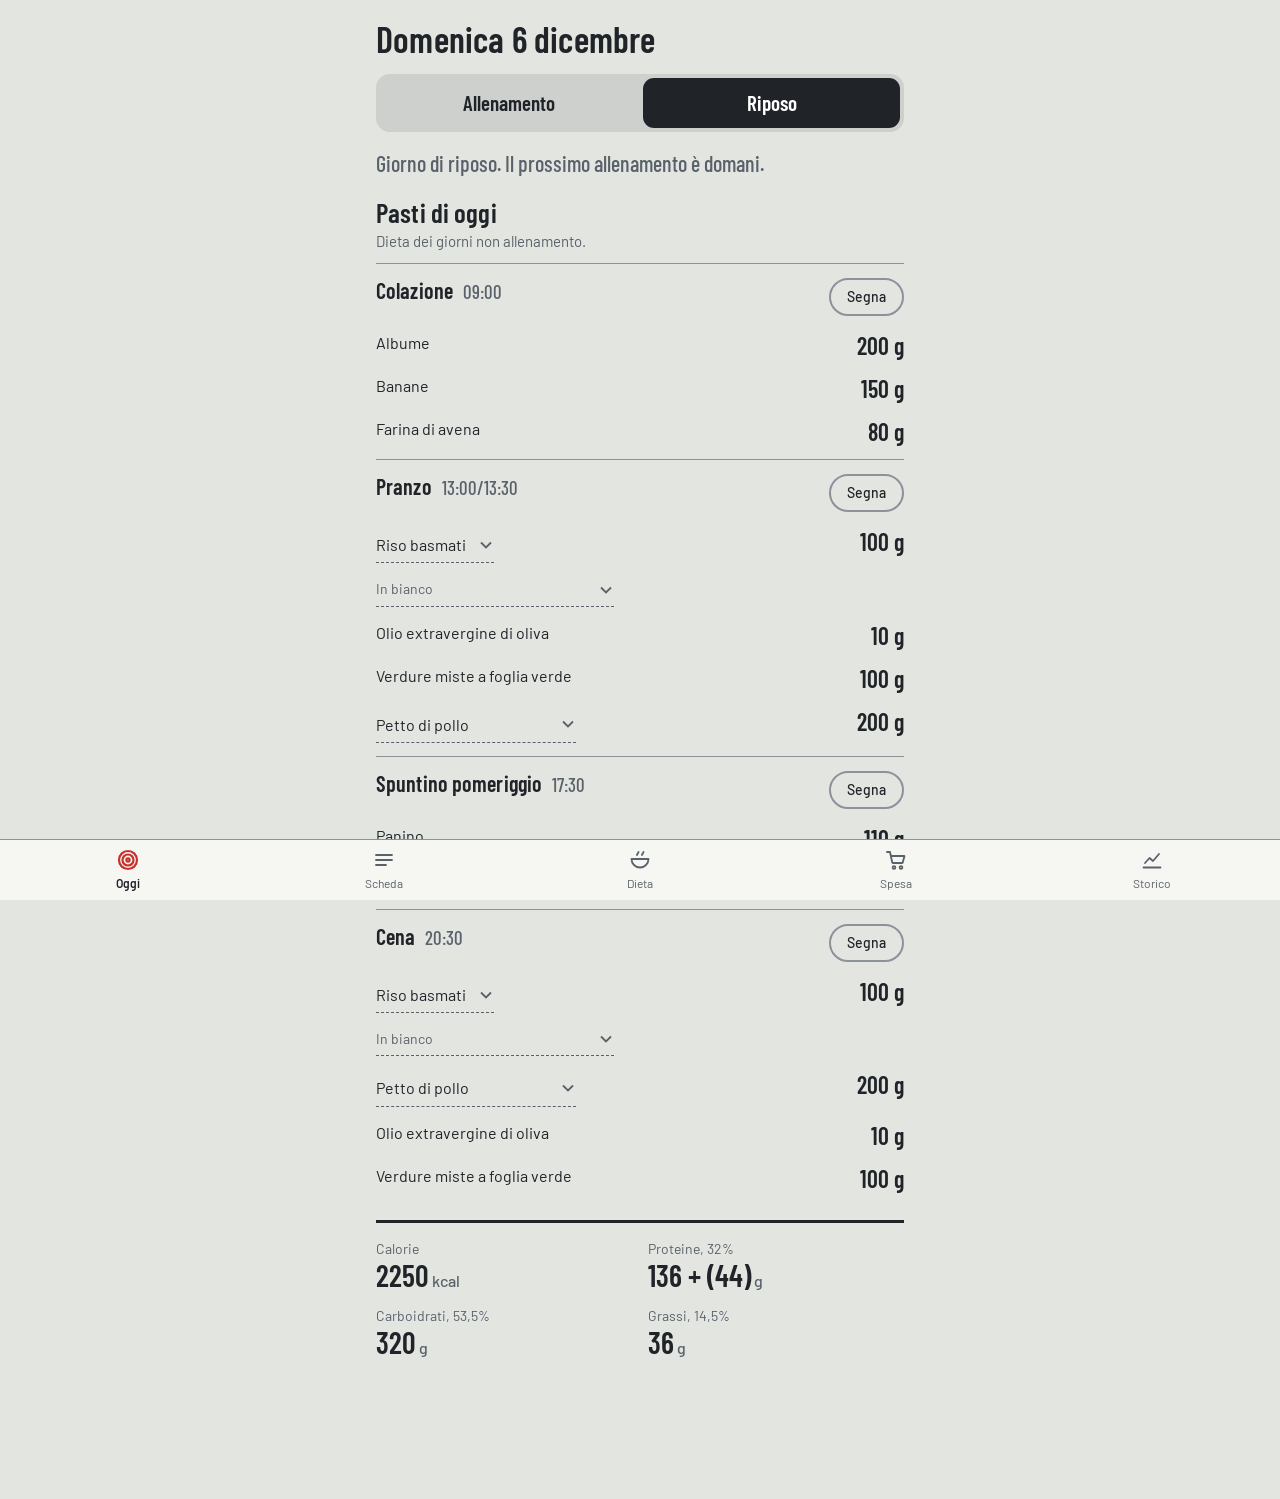
==== index.html @ 1b8f2535 "Initial commit" ====
<!doctype html>
<html lang="it">
<head>
<meta charset="utf-8">
<meta name="viewport" content="width=device-width, initial-scale=1, viewport-fit=cover">
<title>Palestra</title>
<meta name="theme-color" content="#E3E5E1">
<meta name="description" content="Scheda di allenamento, dieta e lista della spesa">
<link rel="manifest" href="manifest.webmanifest">
<link rel="icon" href="icons/icon.svg" type="image/svg+xml">
<link rel="apple-touch-icon" href="icons/apple-touch-icon.png">
<meta name="apple-mobile-web-app-capable" content="yes">
<meta name="mobile-web-app-capable" content="yes">
<meta name="apple-mobile-web-app-title" content="Palestra">
<meta name="apple-mobile-web-app-status-bar-style" content="default">
<link rel="preconnect" href="https://fonts.googleapis.com">
<link rel="preconnect" href="https://fonts.gstatic.com" crossorigin>
<link href="https://fonts.googleapis.com/css2?family=Barlow:wght@400;500;600&family=Barlow+Condensed:wght@500;600;700&display=swap" rel="stylesheet">
<link rel="stylesheet" href="style.css">
</head>
<body>
<main id="app"></main>

<div id="timer" hidden>
  <span class="t-num">0:00</span>
  <span class="t-lab">Recupero</span>
  <button class="tb" data-act="tadd">+15 s</button>
  <button class="tb" data-act="tstop">Salta</button>
  <i class="bar"></i>
</div>
<div id="toast" role="status" aria-live="polite"></div>

<nav class="tabbar" aria-label="Sezioni">
  <button data-act="tab" data-tab="oggi" aria-current="page">
    <svg viewBox="0 0 24 24" aria-hidden="true"><circle cx="12" cy="12" r="9"/><circle cx="12" cy="12" r="5.5"/><circle cx="12" cy="12" r="1.6"/></svg>Oggi
  </button>
  <button data-act="tab" data-tab="scheda" aria-current="false">
    <svg viewBox="0 0 24 24" aria-hidden="true"><path d="M4 7h16M4 12h16M4 17h10"/></svg>Scheda
  </button>
  <button data-act="tab" data-tab="dieta" aria-current="false">
    <svg viewBox="0 0 24 24" aria-hidden="true"><path d="M3.5 11h17a8.5 8.5 0 0 1-17 0z"/><path d="M9 7c0-1.5 1.5-1.5 1.5-3M14 7c0-1.5 1.5-1.5 1.5-3"/></svg>Dieta
  </button>
  <button data-act="tab" data-tab="spesa" aria-current="false">
    <svg viewBox="0 0 24 24" aria-hidden="true"><path d="M3 4h3l2.2 10.2a1 1 0 0 0 1 .8h8.6a1 1 0 0 0 1-.8L20.5 8H7"/><circle cx="10" cy="19.5" r="1.4"/><circle cx="17" cy="19.5" r="1.4"/></svg>Spesa
  </button>
  <button data-act="tab" data-tab="storico" aria-current="false">
    <svg viewBox="0 0 24 24" aria-hidden="true"><path d="M3.5 19.5h17M5 15l4.5-5 3.5 3L19 6"/></svg>Storico
  </button>
</nav>

<script src="data.js"></script>
<script src="app.js"></script>
</body>
</html>
---- style.css ----
/* Palette: cemento, gesso, inchiostro e i colori dei dischi da bilanciere.
   Ogni giorno di scheda ha il colore di un disco (rosso, blu, oro). */
:root {
  --concrete: #E3E5E1;
  --chalk: #F6F6F3;
  --ink: #202429;
  --steel: #59616A;
  --edge: #8B929A;
  --line: #CDD0CC;
  --red: #C8312B;
  --blue: #1F5CAB;
  --gold: #B58000;
  --green: #1D8348;
  --f-head: "Barlow Condensed", "Avenir Next Condensed", "Arial Narrow", sans-serif;
  --f-body: "Barlow", system-ui, -apple-system, "Segoe UI", sans-serif;
}
.d-red { --day: var(--red); --on: #fff; }
.d-blue { --day: var(--blue); --on: #fff; }
.d-gold { --day: var(--gold); --on: var(--ink); }

* { box-sizing: border-box; }
html { -webkit-text-size-adjust: 100%; }
body {
  margin: 0; background: var(--concrete); color: var(--ink);
  font: 400 16px/1.45 var(--f-body);
  -webkit-tap-highlight-color: transparent;
}
#app { max-width: 560px; margin: 0 auto; padding: max(14px, env(safe-area-inset-top)) 16px 130px; }

h1, h2, h3 { font-family: var(--f-head); font-weight: 600; margin: 0; letter-spacing: .005em; }
h1 { font-size: 36px; line-height: 1.05; }
h2 { font-size: 27px; line-height: 1.1; }
h3 { font-size: 22px; line-height: 1.15; }
p { margin: 0; }
button, select, input, textarea { font: inherit; color: inherit; }
button { cursor: pointer; }
:focus-visible { outline: 3px solid var(--blue); outline-offset: 2px; }

.top { margin: 6px 0 16px; }
.top h1::first-letter { text-transform: uppercase; }
.sub { color: var(--steel); font-size: 15px; margin-top: 4px; }
.sub.tight { margin: 4px 0 10px; }
.empty { color: var(--steel); margin: 8px 0 4px; }

/* scelta allenamento / riposo */
.seg { display: grid; grid-template-columns: 1fr 1fr; gap: 6px; padding: 4px; background: var(--line); border-radius: 14px; margin-bottom: 18px; }
.seg button { min-height: 50px; border: 0; border-radius: 11px; background: transparent; font: 600 21px var(--f-head); }
.seg button.on { background: var(--ink); color: #fff; }
.seg button.on[data-v="train"] { background: var(--green); }

/* giorni della scheda */
.chips { display: flex; flex-wrap: wrap; gap: 8px; margin-bottom: 12px; }
.chip { min-height: 46px; padding: 0 18px; border-radius: 23px; border: 2px solid var(--day); background: transparent; font: 600 20px var(--f-head); }
.chip.on { background: var(--day); color: var(--on); }
.wk-head { display: flex; justify-content: space-between; align-items: baseline; margin: 6px 0 10px; }
.prog { font: 600 20px var(--f-head); color: var(--steel); }
.rest-note { font: 500 22px var(--f-head); color: var(--steel); margin: 6px 0 22px; }

/* esercizio */
.ex { background: var(--chalk); border-left: 6px solid var(--day); border-radius: 6px 16px 16px 6px; padding: 14px 14px 8px; margin: 0 0 14px; }
.ex-head { display: flex; justify-content: space-between; align-items: baseline; gap: 12px; }
.tgt { font: 500 19px var(--f-head); color: var(--steel); text-align: right; flex: 0 0 auto; }
.last { margin-top: 2px; font-size: 14px; color: var(--steel); }
.sets { margin-top: 8px; }
.set { display: grid; grid-template-columns: 22px 1fr 1fr 52px; gap: 10px; align-items: center; padding: 7px 0; border-top: 1px solid var(--line); }
.n { font: 600 21px var(--f-head); color: var(--steel); text-align: center; }
.fld { display: flex; align-items: baseline; gap: 5px; min-width: 0; }
.fld input { width: 100%; min-width: 0; height: 50px; border: 2px solid var(--edge); border-radius: 10px; background: #fff; text-align: center; font: 600 28px var(--f-head); }
.fld span { font-size: 13px; color: var(--steel); }
.ex-actions { display: flex; justify-content: space-between; padding: 4px 0 2px; border-top: 1px solid var(--line); }
.lnk { min-height: 44px; padding: 0 4px; border: 0; background: transparent; color: var(--blue); font-size: 15px; font-weight: 500; text-decoration: underline; text-underline-offset: 3px; }
.lnk.danger, .btn.danger { color: var(--red); }

/* il disco: pulsante di serie completata */
.plate { position: relative; width: 50px; height: 50px; padding: 0; border-radius: 50%; border: 4px solid var(--day); background: var(--chalk); }
.plate::before { content: ""; position: absolute; inset: 5px; border-radius: 50%; border: 2px solid var(--day); opacity: .5; }
.plate::after { content: ""; position: absolute; left: 50%; top: 50%; width: 10px; height: 10px; margin: -5px 0 0 -5px; border-radius: 50%; background: var(--concrete); border: 2px solid var(--day); }
.plate.done { background: var(--day); animation: press .22s ease-out; }
.plate.done::before { border-color: var(--on); opacity: .55; }
.plate.done::after { background: var(--chalk); border-color: var(--on); }
@keyframes press { 50% { transform: scale(.9); } }

.notes { display: block; margin: 6px 0 24px; }
.notes span { display: block; font-size: 14px; color: var(--steel); margin-bottom: 4px; }
textarea { width: 100%; border: 2px solid var(--edge); border-radius: 10px; background: #fff; padding: 10px 12px; resize: vertical; }

/* pasti */
.meals { margin-top: 8px; }
.meal { padding: 14px 0 6px; border-top: 1px solid var(--edge); }
.meal-head { display: flex; align-items: baseline; gap: 10px; }
.time { font: 500 19px var(--f-head); color: var(--steel); margin-right: auto; }
.tick { min-height: 38px; padding: 0 16px; border-radius: 19px; border: 2px solid var(--edge); background: transparent; font-size: 14px; font-weight: 500; align-self: center; }
.tick[aria-pressed="true"] { background: var(--green); border-color: var(--green); color: #fff; }
.items { list-style: none; margin: 8px 0 0; padding: 0; }
.items li { display: flex; justify-content: space-between; align-items: flex-start; gap: 12px; padding: 7px 0; }
.food { display: flex; flex-direction: column; align-items: flex-start; gap: 6px; min-width: 0; }
.g { font: 600 24px var(--f-head); white-space: nowrap; }
.meal.done .items { opacity: .55; }
select {
  -webkit-appearance: none; appearance: none; max-width: 100%;
  background: transparent url("data:image/svg+xml,%3Csvg xmlns='http://www.w3.org/2000/svg' width='12' height='8' viewBox='0 0 12 8'%3E%3Cpath d='M1 1.5l5 5 5-5' fill='none' stroke='%2359616A' stroke-width='1.8'/%3E%3C/svg%3E") no-repeat right 2px center;
  padding: 6px 20px 6px 0; border: 0; border-bottom: 1px dashed var(--steel); border-radius: 0; font-size: 16px;
}
select.sub { font-size: 14px; color: var(--steel); }
.macros { display: grid; grid-template-columns: 1fr 1fr; gap: 14px 16px; margin: 14px 0 6px; padding: 16px 0 4px; border-top: 3px solid var(--ink); }
.macros dt { font-size: 14px; color: var(--steel); }
.macros dd { margin: 0; font: 600 30px var(--f-head); line-height: 1.1; }
.macros small { font: 500 16px var(--f-body); color: var(--steel); }

/* modifica scheda */
.edit { margin-bottom: 26px; }
.edit h2 { display: flex; align-items: center; gap: 10px; margin-bottom: 8px; }
.dot { width: 18px; height: 18px; border-radius: 50%; background: var(--day); }
.erow { display: grid; gap: 8px; padding: 12px 0; border-top: 1px solid var(--line); }
.erow input { width: 100%; min-width: 0; height: 46px; border: 2px solid var(--edge); border-radius: 10px; background: var(--chalk); padding: 0 10px; }
.erow .nums { display: grid; grid-template-columns: repeat(3, 1fr); gap: 8px; }
.erow label span { display: block; font-size: 13px; color: var(--steel); }
.erow .nums input { text-align: center; font: 600 22px var(--f-head); }
.erow .lnk { justify-self: end; }
.btn { min-height: 48px; padding: 0 18px; border-radius: 12px; border: 2px solid var(--ink); background: transparent; font-weight: 600; display: inline-flex; align-items: center; justify-content: center; text-align: center; }
.btn.solid { background: var(--ink); color: #fff; }
.btn.danger { border-color: var(--red); }
.btns { display: flex; flex-wrap: wrap; gap: 10px; margin: 18px 0 10px; }

/* spesa */
.week { display: grid; grid-template-columns: repeat(7, 1fr); gap: 6px; margin-top: 4px; }
.wd { min-height: 66px; border: 2px solid var(--edge); border-radius: 12px; background: var(--chalk); display: flex; flex-direction: column; align-items: center; justify-content: center; gap: 0; padding: 0; }
.wd .dn { font-size: 13px; color: var(--steel); }
.wd .st { font: 700 28px var(--f-head); line-height: 1.1; }
.wd.t-train { background: var(--green); border-color: var(--green); color: #fff; }
.wd.t-train .dn { color: #fff; }
.wd.t-off { background: transparent; border-style: dashed; color: var(--steel); }
.legend { font-size: 14px; color: var(--steel); margin: 8px 0 20px; }
.shop { margin-bottom: 18px; }
.shop h2 { padding-bottom: 4px; border-bottom: 3px solid var(--ink); }
.list { list-style: none; margin: 0; padding: 0; }
.list li { display: grid; grid-template-columns: auto 1fr auto auto; align-items: center; gap: 12px; padding: 4px 0; border-bottom: 1px solid var(--line); }
.list li:has(.box) { grid-template-columns: 34px 1fr auto auto; }
.list li:not(:has(.box)) { grid-template-columns: 1fr auto auto; }
.box { width: 30px; height: 30px; border: 2px solid var(--edge); border-radius: 8px; background: #fff; padding: 0; position: relative; }
.box[aria-pressed="true"] { background: var(--green); border-color: var(--green); }
.box[aria-pressed="true"]::after { content: ""; position: absolute; left: 8px; top: 3px; width: 8px; height: 14px; border: solid #fff; border-width: 0 3px 3px 0; transform: rotate(45deg); }
.nm { min-width: 0; }
.q { font: 600 21px var(--f-head); white-space: nowrap; }
.got .nm, .got .q { text-decoration: line-through; color: var(--steel); }

/* storico */
.blk { padding: 16px 0 10px; border-top: 1px solid var(--edge); }
.big { font: 700 56px/1 var(--f-head); margin-top: 8px; }
.big small { font: 500 20px var(--f-body); color: var(--steel); }
.chart { width: 100%; height: auto; display: block; margin: 6px 0 10px; }
.chart text { font: 12px var(--f-body); fill: var(--steel); }
.chart path { fill: none; stroke: var(--ink); stroke-width: 2.4; stroke-linejoin: round; stroke-linecap: round; }
.chart circle { fill: var(--red); }
.inline { display: flex; gap: 10px; align-items: center; }
.fld.wide { flex: 1; }
.pick { display: block; width: 100%; margin: 8px 0 4px; font-size: 18px; }
.rows { list-style: none; margin: 4px 0 0; padding: 0; }
.rows li { display: flex; flex-wrap: wrap; gap: 4px 12px; padding: 8px 0; border-top: 1px solid var(--line); }
.rows .r { margin-left: auto; color: var(--steel); }
.setting { display: flex; justify-content: space-between; align-items: center; gap: 12px; margin: 8px 0 4px; }

/* timer di recupero, toast, barra delle sezioni */
#timer { position: fixed; left: 12px; right: 12px; bottom: calc(68px + env(safe-area-inset-bottom)); max-width: 536px; margin: 0 auto; z-index: 6; display: flex; align-items: center; gap: 8px; padding: 10px 12px 14px 18px; background: var(--ink); color: #fff; border-radius: 16px; overflow: hidden; }
#timer[hidden] { display: none; }
.t-num { font: 600 36px var(--f-head); font-variant-numeric: tabular-nums; min-width: 66px; }
.t-lab { margin-right: auto; color: #D4D8DC; font-size: 14px; }
.tb { min-height: 44px; padding: 0 14px; border-radius: 12px; border: 2px solid rgba(255,255,255,.45); background: transparent; color: #fff; font-weight: 500; }
#timer .bar { position: absolute; left: 0; bottom: 0; height: 5px; background: #E9B824; }
#toast { position: fixed; left: 50%; bottom: calc(150px + env(safe-area-inset-bottom)); transform: translateX(-50%); z-index: 7; max-width: 90vw; padding: 10px 16px; border-radius: 12px; background: var(--ink); color: #fff; font-size: 15px; opacity: 0; pointer-events: none; transition: opacity .2s; text-align: center; }
#toast.show { opacity: 1; }
.tabbar { position: fixed; inset: auto 0 0 0; z-index: 5; display: grid; grid-template-columns: repeat(5, 1fr); background: var(--chalk); border-top: 1px solid var(--edge); padding-bottom: env(safe-area-inset-bottom); }
.tabbar button { min-height: 60px; border: 0; background: transparent; display: flex; flex-direction: column; align-items: center; justify-content: center; gap: 3px; font-size: 12px; color: var(--steel); }
.tabbar svg { width: 24px; height: 24px; fill: none; stroke: currentColor; stroke-width: 1.8; stroke-linecap: round; stroke-linejoin: round; }
.tabbar button[aria-current="page"] { color: var(--ink); font-weight: 600; }
.tabbar button[aria-current="page"] svg { stroke: var(--red); stroke-width: 2.2; }

@media (prefers-reduced-motion: reduce) {
  .plate.done { animation: none; }
  #toast { transition: none; }
}
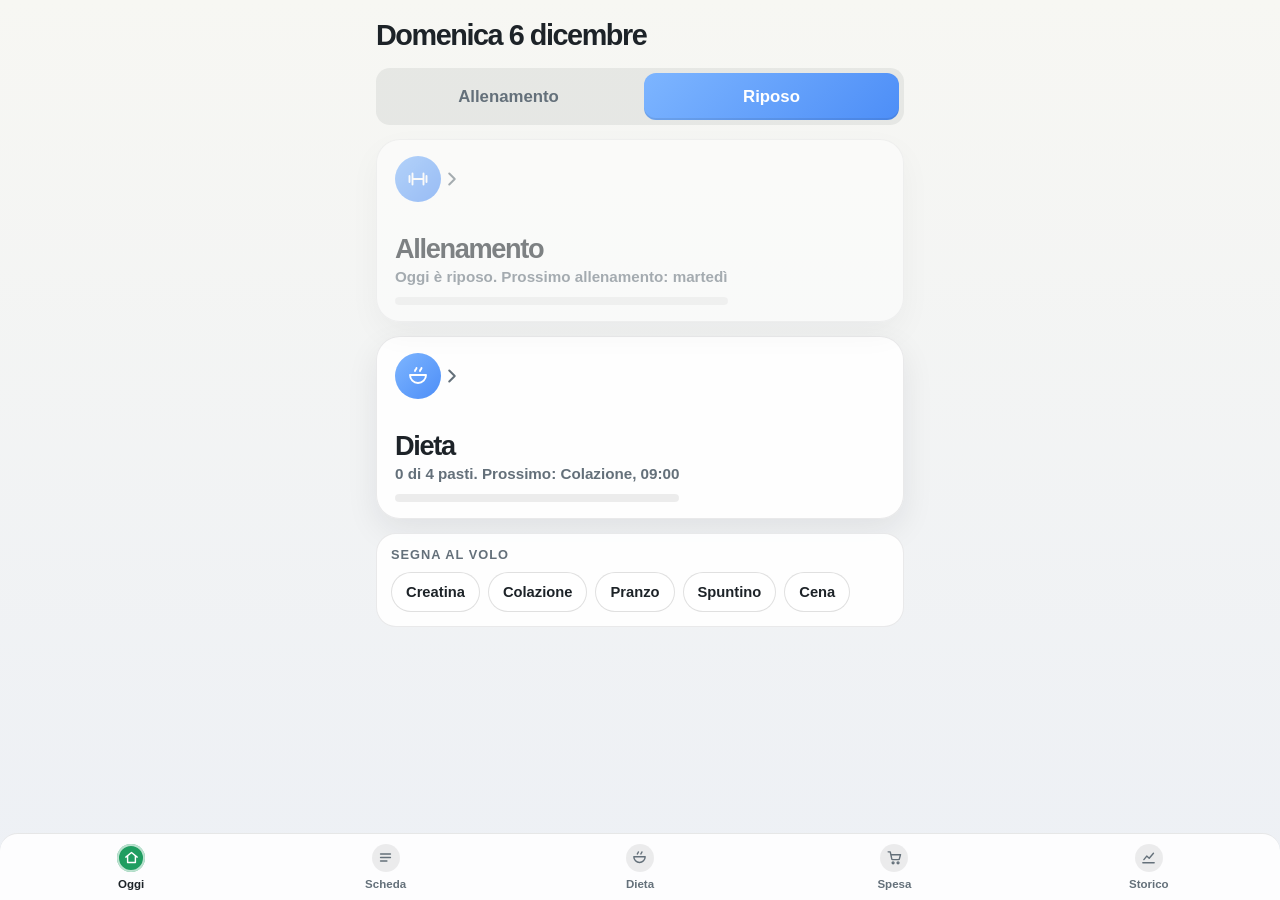
==== commit 35832eb8: "Versione 1.5" ====
--- a/index.html
+++ b/index.html
@@ -4,7 +4,7 @@
 <meta charset="utf-8">
 <meta name="viewport" content="width=device-width, initial-scale=1, viewport-fit=cover">
 <title>Palestra</title>
-<meta name="theme-color" content="#E3E5E1">
+<meta name="theme-color" content="#f3f4f1">
 <meta name="description" content="Scheda di allenamento, dieta e lista della spesa">
 <link rel="manifest" href="manifest.webmanifest">
 <link rel="icon" href="icons/icon.svg" type="image/svg+xml">
@@ -13,9 +13,6 @@
 <meta name="mobile-web-app-capable" content="yes">
 <meta name="apple-mobile-web-app-title" content="Palestra">
 <meta name="apple-mobile-web-app-status-bar-style" content="default">
-<link rel="preconnect" href="https://fonts.googleapis.com">
-<link rel="preconnect" href="https://fonts.gstatic.com" crossorigin>
-<link href="https://fonts.googleapis.com/css2?family=Barlow:wght@400;500;600&family=Barlow+Condensed:wght@500;600;700&display=swap" rel="stylesheet">
 <link rel="stylesheet" href="style.css">
 </head>
 <body>
@@ -32,23 +29,24 @@
 
 <nav class="tabbar" aria-label="Sezioni">
   <button data-act="tab" data-tab="oggi" aria-current="page">
-    <svg viewBox="0 0 24 24" aria-hidden="true"><circle cx="12" cy="12" r="9"/><circle cx="12" cy="12" r="5.5"/><circle cx="12" cy="12" r="1.6"/></svg>Oggi
+    <span class="ico"><svg viewBox="0 0 24 24" aria-hidden="true"><path d="M4 11.5 12 5l8 6.5"/><path d="M6.5 10v9h11v-9"/></svg></span>Oggi
   </button>
   <button data-act="tab" data-tab="scheda" aria-current="false">
-    <svg viewBox="0 0 24 24" aria-hidden="true"><path d="M4 7h16M4 12h16M4 17h10"/></svg>Scheda
+    <span class="ico"><svg viewBox="0 0 24 24" aria-hidden="true"><path d="M5 7h14M5 12h14M5 17h9"/></svg></span>Scheda
   </button>
   <button data-act="tab" data-tab="dieta" aria-current="false">
-    <svg viewBox="0 0 24 24" aria-hidden="true"><path d="M3.5 11h17a8.5 8.5 0 0 1-17 0z"/><path d="M9 7c0-1.5 1.5-1.5 1.5-3M14 7c0-1.5 1.5-1.5 1.5-3"/></svg>Dieta
+    <span class="ico"><svg viewBox="0 0 24 24" aria-hidden="true"><path d="M4 11h16a8 8 0 0 1-16 0z"/><path d="M9 7c0-1.5 1.5-1.5 1.5-3M14 7c0-1.5 1.5-1.5 1.5-3"/></svg></span>Dieta
   </button>
   <button data-act="tab" data-tab="spesa" aria-current="false">
-    <svg viewBox="0 0 24 24" aria-hidden="true"><path d="M3 4h3l2.2 10.2a1 1 0 0 0 1 .8h8.6a1 1 0 0 0 1-.8L20.5 8H7"/><circle cx="10" cy="19.5" r="1.4"/><circle cx="17" cy="19.5" r="1.4"/></svg>Spesa
+    <span class="ico"><svg viewBox="0 0 24 24" aria-hidden="true"><path d="M3 4h3l2.2 10.2a1 1 0 0 0 1 .8h8.6a1 1 0 0 0 1-.8L20.5 8H7"/><circle cx="10" cy="19.5" r="1.3"/><circle cx="17" cy="19.5" r="1.3"/></svg></span>Spesa
   </button>
   <button data-act="tab" data-tab="storico" aria-current="false">
-    <svg viewBox="0 0 24 24" aria-hidden="true"><path d="M3.5 19.5h17M5 15l4.5-5 3.5 3L19 6"/></svg>Storico
+    <span class="ico"><svg viewBox="0 0 24 24" aria-hidden="true"><path d="M4 19.5h16M5.5 15l4-5 3.5 3L19 6"/></svg></span>Storico
   </button>
 </nav>
 
 <script src="data.js"></script>
+<script src="charts.js"></script>
 <script src="app.js"></script>
 </body>
 </html>
--- a/style.css
+++ b/style.css
@@ -1,181 +1,388 @@
-/* Palette: cemento, gesso, inchiostro e i colori dei dischi da bilanciere.
-   Ogni giorno di scheda ha il colore di un disco (rosso, blu, oro). */
-:root {
-  --concrete: #E3E5E1;
-  --chalk: #F6F6F3;
-  --ink: #202429;
-  --steel: #59616A;
-  --edge: #8B929A;
-  --line: #CDD0CC;
-  --red: #C8312B;
-  --blue: #1F5CAB;
-  --gold: #B58000;
-  --green: #1D8348;
-  --f-head: "Barlow Condensed", "Avenir Next Condensed", "Arial Narrow", sans-serif;
-  --f-body: "Barlow", system-ui, -apple-system, "Segoe UI", sans-serif;
-}
-.d-red { --day: var(--red); --on: #fff; }
-.d-blue { --day: var(--blue); --on: #fff; }
-.d-gold { --day: var(--gold); --on: var(--ink); }
+/* Palestra 1.5
+   Il layout riprende l'anteprima della home (tema Apple-like): data, selettore Allenamento/Riposo,
+   scheda riepilogo con punteggio, esercizi con bordo colorato, pasti a righe e barra in basso.
+   I colori cambiano con il tema scelto in Storico, Dati (apple, dark, sport). */
+
+:root { --nav-h: 66px; }
+
+body {
+  /* tema Apple-like (predefinito) */
+  --bg-grad: linear-gradient(180deg, #f7f7f3 0%, #edf0f5 100%);
+  --bg-end: #edf0f5;
+  --ink: #1d2328;
+  --muted: #64707a;
+  --line: rgba(23, 29, 33, 0.09);
+  --green: #1f9d60;
+  --green-soft: #dff5ea;
+  --red: #d6544d;
+  --red-soft: #fbe2df;
+  --gold: #c99722;
+  --blue: #2c6bc7;
+  --shadow: 0 12px 32px rgba(20, 30, 38, 0.08);
+  /* il pannello dell'anteprima (bianco 80%) è già incluso nelle trasparenze dei livelli */
+  --hero: rgba(255, 255, 255, 0.90);
+  --ex: rgba(255, 255, 255, 0.92);
+  --row: rgba(255, 255, 255, 0.94);
+  --field: rgba(255, 255, 255, 0.98);
+  --field-line: rgba(0, 0, 0, 0.14);
+  --chip: rgba(255, 255, 255, 0.94);
+  --seg-bg: rgba(23, 29, 33, 0.07);
+  --accent: linear-gradient(135deg, #7db5ff, #4d8ef7);
+  --accent2: linear-gradient(135deg, #5b8af7, #7db4ff);
+  --accent-solid: #4d8ef7;
+  --on-accent: #fff;
+  --score: #2c6bc7;
+  --ex-border: #5a8cf7;
+  --circle: #1f9d60;
+  --nav-bg: rgba(255, 255, 255, 0.86);
+  --nav-line: rgba(0, 0, 0, 0.09);
+  --dot: rgba(0, 0, 0, 0.07);
+  --dot-on: #1f9d60;
+  --dot-ring: rgba(255, 255, 255, 0.7);
+  --surface: #fbfbfa;
+  --s1: #2a78d6;
+  --vz-grid: #e1e0d9;
+  --vz-axis: #c3c2b7;
+  --toast: #1d2328;
+  --on-toast: #fff;
+}
+body.theme-dark {
+  --bg-grad: linear-gradient(180deg, #0d1216 0%, #171d20 100%);
+  --bg-end: #171d20;
+  --ink: #edf5f1;
+  --muted: #a9b6bd;
+  --line: rgba(255, 255, 255, 0.09);
+  --green: #1f9d60;
+  --green-soft: rgba(31, 157, 96, 0.2);
+  --red: #f06d63;
+  --red-soft: rgba(240, 109, 99, 0.18);
+  --blue: #7db6ff;
+  --shadow: 0 12px 32px rgba(0, 0, 0, 0.35);
+  --hero: rgba(255, 255, 255, 0.06);
+  --ex: rgba(255, 255, 255, 0.05);
+  --row: rgba(255, 255, 255, 0.06);
+  --field: rgba(255, 255, 255, 0.07);
+  --field-line: rgba(255, 255, 255, 0.14);
+  --chip: rgba(255, 255, 255, 0.06);
+  --seg-bg: rgba(255, 255, 255, 0.06);
+  --accent: linear-gradient(135deg, #1aa96c, #1f9c5a);
+  --accent2: linear-gradient(135deg, #1aa96c, #1f9c5a);
+  --accent-solid: #1f9c5a;
+  --score: #edf5f1;
+  --ex-border: #1f9d60;
+  --circle: #52c38a;
+  --nav-bg: rgba(22, 27, 31, 0.92);
+  --nav-line: rgba(255, 255, 255, 0.08);
+  --dot: rgba(255, 255, 255, 0.08);
+  --dot-on: #55d393;
+  --dot-ring: rgba(13, 18, 22, 0.55);
+  --surface: #1a2125;
+  --s1: #3987e5;
+  --vz-grid: #2c3236;
+  --vz-axis: #3c4349;
+  --toast: #edf5f1;
+  --on-toast: #10161a;
+}
+body.theme-sport {
+  --bg-grad: linear-gradient(180deg, #fbeadf 0%, #f2ded5 100%);
+  --bg-end: #f2ded5;
+  --red: #d9544d;
+  --accent: linear-gradient(135deg, #d9544d, #ef7b46);
+  --accent2: linear-gradient(135deg, #d9544d, #ef7b46);
+  --accent-solid: #e0654a;
+  --score: #d9544d;
+  --ex-border: #de6d47;
+  --surface: #fdf8f4;
+  --vz-grid: #eadfd6;
+  --vz-axis: #d2c3b6;
+}
 
 * { box-sizing: border-box; }
-html { -webkit-text-size-adjust: 100%; }
+html { -webkit-text-size-adjust: 100%; background: #edf0f5; }
+html:has(body.theme-dark) { background: #171d20; }
+html:has(body.theme-sport) { background: #f2ded5; }
 body {
-  margin: 0; background: var(--concrete); color: var(--ink);
-  font: 400 16px/1.45 var(--f-body);
+  margin: 0;
+  font-family: "Segoe UI", Arial, sans-serif;
+  font-size: 16px; line-height: 1.4;
+  color: var(--ink);
+  background: var(--bg-grad) no-repeat fixed var(--bg-end);
+  min-height: 100vh; min-height: 100dvh;
   -webkit-tap-highlight-color: transparent;
 }
-#app { max-width: 560px; margin: 0 auto; padding: max(14px, env(safe-area-inset-top)) 16px 130px; }
-
-h1, h2, h3 { font-family: var(--f-head); font-weight: 600; margin: 0; letter-spacing: .005em; }
-h1 { font-size: 36px; line-height: 1.05; }
-h2 { font-size: 27px; line-height: 1.1; }
-h3 { font-size: 22px; line-height: 1.15; }
+#app {
+  max-width: 560px; margin: 0 auto;
+  padding: max(16px, env(safe-area-inset-top)) 16px calc(var(--nav-h) + 28px + env(safe-area-inset-bottom));
+}
+h1, h2, h3 { margin: 0; }
 p { margin: 0; }
 button, select, input, textarea { font: inherit; color: inherit; }
 button { cursor: pointer; }
-:focus-visible { outline: 3px solid var(--blue); outline-offset: 2px; }
-
-.top { margin: 6px 0 16px; }
-.top h1::first-letter { text-transform: uppercase; }
-.sub { color: var(--steel); font-size: 15px; margin-top: 4px; }
-.sub.tight { margin: 4px 0 10px; }
-.empty { color: var(--steel); margin: 8px 0 4px; }
-
-/* scelta allenamento / riposo */
-.seg { display: grid; grid-template-columns: 1fr 1fr; gap: 6px; padding: 4px; background: var(--line); border-radius: 14px; margin-bottom: 18px; }
-.seg button { min-height: 50px; border: 0; border-radius: 11px; background: transparent; font: 600 21px var(--f-head); }
-.seg button.on { background: var(--ink); color: #fff; }
-.seg button.on[data-v="train"] { background: var(--green); }
-
-/* giorni della scheda */
-.chips { display: flex; flex-wrap: wrap; gap: 8px; margin-bottom: 12px; }
-.chip { min-height: 46px; padding: 0 18px; border-radius: 23px; border: 2px solid var(--day); background: transparent; font: 600 20px var(--f-head); }
-.chip.on { background: var(--day); color: var(--on); }
-.wk-head { display: flex; justify-content: space-between; align-items: baseline; margin: 6px 0 10px; }
-.prog { font: 600 20px var(--f-head); color: var(--steel); }
-.rest-note { font: 500 22px var(--f-head); color: var(--steel); margin: 6px 0 22px; }
-
-/* esercizio */
-.ex { background: var(--chalk); border-left: 6px solid var(--day); border-radius: 6px 16px 16px 6px; padding: 14px 14px 8px; margin: 0 0 14px; }
-.ex-head { display: flex; justify-content: space-between; align-items: baseline; gap: 12px; }
-.tgt { font: 500 19px var(--f-head); color: var(--steel); text-align: right; flex: 0 0 auto; }
-.last { margin-top: 2px; font-size: 14px; color: var(--steel); }
-.sets { margin-top: 8px; }
-.set { display: grid; grid-template-columns: 22px 1fr 1fr 52px; gap: 10px; align-items: center; padding: 7px 0; border-top: 1px solid var(--line); }
-.n { font: 600 21px var(--f-head); color: var(--steel); text-align: center; }
-.fld { display: flex; align-items: baseline; gap: 5px; min-width: 0; }
-.fld input { width: 100%; min-width: 0; height: 50px; border: 2px solid var(--edge); border-radius: 10px; background: #fff; text-align: center; font: 600 28px var(--f-head); }
-.fld span { font-size: 13px; color: var(--steel); }
-.ex-actions { display: flex; justify-content: space-between; padding: 4px 0 2px; border-top: 1px solid var(--line); }
-.lnk { min-height: 44px; padding: 0 4px; border: 0; background: transparent; color: var(--blue); font-size: 15px; font-weight: 500; text-decoration: underline; text-underline-offset: 3px; }
-.lnk.danger, .btn.danger { color: var(--red); }
-
-/* il disco: pulsante di serie completata */
-.plate { position: relative; width: 50px; height: 50px; padding: 0; border-radius: 50%; border: 4px solid var(--day); background: var(--chalk); }
-.plate::before { content: ""; position: absolute; inset: 5px; border-radius: 50%; border: 2px solid var(--day); opacity: .5; }
-.plate::after { content: ""; position: absolute; left: 50%; top: 50%; width: 10px; height: 10px; margin: -5px 0 0 -5px; border-radius: 50%; background: var(--concrete); border: 2px solid var(--day); }
-.plate.done { background: var(--day); animation: press .22s ease-out; }
-.plate.done::before { border-color: var(--on); opacity: .55; }
-.plate.done::after { background: var(--chalk); border-color: var(--on); }
-@keyframes press { 50% { transform: scale(.9); } }
-
-.notes { display: block; margin: 6px 0 24px; }
-.notes span { display: block; font-size: 14px; color: var(--steel); margin-bottom: 4px; }
-textarea { width: 100%; border: 2px solid var(--edge); border-radius: 10px; background: #fff; padding: 10px 12px; resize: vertical; }
-
-/* pasti */
-.meals { margin-top: 8px; }
-.meal { padding: 14px 0 6px; border-top: 1px solid var(--edge); }
-.meal-head { display: flex; align-items: baseline; gap: 10px; }
-.time { font: 500 19px var(--f-head); color: var(--steel); margin-right: auto; }
-.tick { min-height: 38px; padding: 0 16px; border-radius: 19px; border: 2px solid var(--edge); background: transparent; font-size: 14px; font-weight: 500; align-self: center; }
-.tick[aria-pressed="true"] { background: var(--green); border-color: var(--green); color: #fff; }
-.items { list-style: none; margin: 8px 0 0; padding: 0; }
-.items li { display: flex; justify-content: space-between; align-items: flex-start; gap: 12px; padding: 7px 0; }
-.food { display: flex; flex-direction: column; align-items: flex-start; gap: 6px; min-width: 0; }
-.g { font: 600 24px var(--f-head); white-space: nowrap; }
-.meal.done .items { opacity: .55; }
+:focus-visible { outline: 3px solid var(--accent-solid); outline-offset: 2px; }
+
+.date {
+  font-weight: 800; font-size: clamp(1.8rem, 2vw, 2.5rem); line-height: 1.1; letter-spacing: -0.05em;
+  margin: 4px 0 16px;
+}
+.date::first-letter { text-transform: uppercase; }
+.top { margin: 4px 0 16px; }
+.top h1 { font-size: clamp(1.8rem, 2vw, 2.5rem); line-height: 1.1; letter-spacing: -0.05em; font-weight: 800; }
+.sub { color: var(--muted); font-size: 0.95rem; font-weight: 600; margin-top: 4px; }
+.sub.tight { margin: 4px 0 12px; }
+.empty { color: var(--muted); font-weight: 600; margin: 10px 0 4px; }
+
+/* ---- selettore a due voci ---- */
+.seg { display: grid; grid-template-columns: 1fr 1fr; gap: 8px; background: var(--seg-bg); border-radius: 14px; padding: 5px; margin-bottom: 16px; }
+.seg.three { grid-template-columns: repeat(3, 1fr); }
+.seg button { border: none; border-radius: 12px; padding: 12px 8px; font-weight: 800; font-size: 1.05rem; background: transparent; color: var(--muted); min-height: 46px; }
+.seg button.on { background: var(--accent); color: var(--on-accent); box-shadow: inset 0 -2px 0 rgba(0, 0, 0, 0.08); }
+.seg.small button { padding: 8px 6px; font-size: .95rem; min-height: 40px; }
+
+/* ---- home ---- */
+.home { display: flex; flex-direction: column; gap: 14px; min-height: calc(100vh - var(--nav-h) - 56px - env(safe-area-inset-bottom)); min-height: calc(100dvh - var(--nav-h) - 56px - env(safe-area-inset-top) - env(safe-area-inset-bottom)); }
+.home .date { margin-bottom: 2px; }
+.home .seg { margin-bottom: 0; }
+.home-grid { flex: 1; display: grid; grid-template-rows: repeat(2, minmax(0, 1fr)); gap: 14px; min-height: 0; max-height: 460px; }
+.big-btn {
+  display: flex; flex-direction: column; justify-content: space-between; text-align: left; min-height: 0;
+  border: 1px solid var(--line); background: var(--hero); border-radius: 24px; padding: 16px 18px; box-shadow: var(--shadow);
+  font: inherit; color: var(--ink);
+}
+.big-btn[disabled] { opacity: .55; cursor: default; }
+.big-top { display: flex; align-items: center; justify-content: space-between; }
+.big-ico { width: 46px; height: 46px; border-radius: 50%; background: var(--accent); display: grid; place-items: center; }
+.big-ico svg { width: 24px; height: 24px; fill: none; stroke: var(--on-accent); stroke-width: 1.9; stroke-linecap: round; stroke-linejoin: round; }
+.big-go { width: 22px; height: 22px; fill: none; stroke: var(--muted); stroke-width: 2.2; stroke-linecap: round; stroke-linejoin: round; }
+.big-btn h2 { font-size: 1.7rem; line-height: 1; letter-spacing: -0.05em; font-weight: 800; }
+.big-btn p { color: var(--muted); font-weight: 600; font-size: .95rem; margin-top: 4px; }
+.meter { height: 8px; border-radius: 999px; background: var(--dot); overflow: hidden; margin-top: 10px; }
+.meter i { display: block; height: 100%; width: var(--w, 0%); background: var(--green); border-radius: 999px; }
+.quick { background: var(--hero); border: 1px solid var(--line); border-radius: 20px; padding: 12px 14px 14px; }
+.quick h3 { font-size: .8rem; letter-spacing: .08em; text-transform: uppercase; color: var(--muted); font-weight: 800; margin-bottom: 8px; }
+.quick-row { display: flex; flex-wrap: wrap; gap: 8px; }
+.mini-toggle { min-height: 40px; padding: 0 14px; border-radius: 999px; border: 1px solid rgba(0, 0, 0, 0.12); background: var(--chip); font-weight: 700; font-size: .92rem; }
+body.theme-dark .mini-toggle { border-color: rgba(255, 255, 255, 0.12); }
+.mini-toggle.on { background: var(--green); border-color: transparent; color: #fff; }
+
+/* ---- testata delle schermate interne ---- */
+.subhead { display: flex; align-items: center; gap: 6px; margin: 0 0 12px -8px; }
+.back { width: 44px; height: 44px; border: 0; background: transparent; display: grid; place-items: center; border-radius: 50%; }
+.back svg { width: 26px; height: 26px; fill: none; stroke: var(--ink); stroke-width: 2.4; stroke-linecap: round; stroke-linejoin: round; }
+.subhead .date { margin: 0; }
+
+/* ---- scheda riepilogo ---- */
+.hero { border-radius: 20px; padding: 18px 18px 14px; background: var(--hero); border: 1px solid var(--line); margin-bottom: 16px; }
+.hero-top { display: flex; justify-content: space-between; align-items: flex-start; gap: 12px; }
+.badge { display: inline-block; padding: 4px 10px; border-radius: 999px; font-size: 11px; text-transform: uppercase; letter-spacing: .08em; font-weight: 800; background: var(--accent2); color: var(--on-accent); border: 1px solid rgba(0, 0, 0, 0.06); }
+body.theme-dark .badge { background: rgba(255, 255, 255, 0.08); color: var(--muted); }
+.hero h2 { margin: 8px 0 0; font-size: clamp(2rem, 3vw, 2.5rem); line-height: 1; letter-spacing: -0.06em; font-weight: 800; }
+.score { min-width: 86px; border-radius: 18px; padding: 8px 12px; text-align: center; background: var(--chip); border: 1px solid var(--line); }
+.score strong { display: block; font-size: 2.2rem; line-height: 1; letter-spacing: -0.06em; color: var(--score); }
+.score span { font-size: .8rem; color: var(--muted); font-weight: 700; }
+.chip-row { display: flex; gap: 8px; flex-wrap: wrap; margin: 14px 0 10px; }
+.chip { padding: 8px 14px; min-height: 40px; border-radius: 999px; border: 1px solid rgba(0, 0, 0, 0.12); background: var(--chip); font-weight: 700; font-size: .92rem; }
+body.theme-dark .chip { border-color: rgba(255, 255, 255, 0.1); }
+.chip.on { background: var(--accent2); color: var(--on-accent); border-color: transparent; }
+.meta { font-size: .98rem; color: var(--muted); margin: 10px 0 2px; font-weight: 600; }
+
+/* ---- esercizi ---- */
+.exercise { background: var(--ex); border-radius: 18px; border-left: 6px solid var(--ex-border); padding: 12px 12px 6px; margin-bottom: 10px; }
+.exercise-head { display: flex; justify-content: space-between; gap: 12px; align-items: center; margin-bottom: 8px; }
+.exercise h3 { font-size: 1.13rem; font-weight: 800; }
+.exercise-head small { color: var(--muted); font-weight: 700; text-align: right; }
+.var-row { display: grid; grid-auto-flow: column; grid-auto-columns: 1fr; gap: 8px; margin: 2px 0 10px; }
+.var-chip { display: flex; flex-direction: column; align-items: center; gap: 1px; min-height: 52px; padding: 6px 8px; border-radius: 14px; border: 1px solid rgba(0, 0, 0, 0.12); background: var(--chip); font-weight: 800; font-size: .88rem; line-height: 1.2; text-align: center; }
+body.theme-dark .var-chip { border-color: rgba(255, 255, 255, 0.1); }
+.var-chip small { font-weight: 700; color: var(--muted); font-size: .76rem; }
+.var-chip.on { background: var(--accent2); color: var(--on-accent); border-color: transparent; }
+.var-chip.on small { color: rgba(255, 255, 255, 0.88); }
+body.theme-dark .var-chip.on small { color: rgba(255, 255, 255, 0.85); }
+.last { margin: 0 0 6px; font-size: .85rem; color: var(--muted); font-weight: 600; }
+.set-row { display: grid; grid-template-columns: 22px 1fr 1fr 48px; gap: 8px; align-items: center; padding: 7px 0; border-top: 1px solid var(--line); }
+.n { text-align: center; font-weight: 800; color: var(--muted); }
+.field { display: flex; align-items: center; justify-content: center; background: var(--field); border: 1px solid var(--field-line); border-radius: 12px; height: 44px; position: relative; overflow: hidden; }
+.field input { width: 100%; height: 100%; border: 0; background: transparent; text-align: center; font-size: 1.05rem; font-weight: 800; padding: 0 26px 0 6px; border-radius: 12px; min-width: 0; }
+.field span { position: absolute; right: 8px; font-size: .72rem; color: var(--muted); font-weight: 700; pointer-events: none; }
+.plate { position: relative; width: 44px; height: 44px; padding: 0; border: 0; background: transparent; justify-self: center; }
+.plate::before { content: ""; position: absolute; left: 7px; top: 7px; width: 30px; height: 30px; border-radius: 50%; border: 2px solid var(--circle); background: var(--field); }
+.plate::after { content: ""; position: absolute; left: 14px; top: 14px; width: 16px; height: 16px; border-radius: 50%; background: rgba(31, 157, 96, 0.18); }
+.plate.done::before { background: var(--circle); }
+.plate.done::after { left: 19px; top: 12px; width: 6px; height: 12px; border-radius: 0; background: transparent; border: solid #fff; border-width: 0 3px 3px 0; transform: rotate(45deg); animation: press .22s ease-out; }
+@keyframes press { 50% { transform: rotate(45deg) scale(.8); } }
+.ex-actions { display: flex; justify-content: space-between; border-top: 1px solid var(--line); padding-top: 2px; }
+.lnk { min-height: 44px; padding: 0 4px; border: 0; background: transparent; color: var(--blue); font-weight: 700; font-size: .92rem; }
+.lnk.danger { color: var(--red); }
+.notes { display: block; margin: 12px 0 8px; }
+.notes span { display: block; font-size: .85rem; color: var(--muted); font-weight: 700; margin-bottom: 4px; }
+textarea { width: 100%; border: 1px solid var(--field-line); border-radius: 12px; background: var(--field); padding: 10px 12px; resize: vertical; }
+
+/* ---- pasti ---- */
+.meal-card { background: var(--row); border: 1px solid var(--line); border-radius: 16px; padding: 4px 12px 8px; margin-bottom: 10px; }
+.meal-head { display: flex; align-items: center; gap: 8px; min-height: 48px; font-weight: 800; }
+.meal-head h3 { font-size: 1.05rem; font-weight: 800; }
+.meal-head small { color: var(--muted); font-weight: 700; margin-right: auto; font-size: .92rem; }
+.check { position: relative; width: 44px; height: 44px; padding: 0; border: 0; background: transparent; flex: 0 0 auto; margin-right: -8px; }
+.check::before { content: ""; position: absolute; left: 11px; top: 11px; width: 22px; height: 22px; border-radius: 7px; border: 2px solid rgba(0, 0, 0, 0.25); background: var(--field); }
+body.theme-dark .check::before { border-color: rgba(255, 255, 255, 0.3); }
+.check.done::before { background: var(--green); border-color: var(--green); }
+.check.done::after { content: ""; position: absolute; left: 19px; top: 14px; width: 6px; height: 12px; border: solid #fff; border-width: 0 3px 3px 0; transform: rotate(45deg); }
+.meal-card.done .items { opacity: .55; }
+.items { list-style: none; margin: 0; padding: 0; border-top: 1px solid var(--line); }
+.items li { display: flex; justify-content: space-between; align-items: center; gap: 12px; padding: 8px 0; }
+.food { display: flex; flex-direction: column; align-items: flex-start; gap: 6px; min-width: 0; font-weight: 700; }
+.g { font-weight: 800; font-size: 1.05rem; white-space: nowrap; }
 select {
   -webkit-appearance: none; appearance: none; max-width: 100%;
-  background: transparent url("data:image/svg+xml,%3Csvg xmlns='http://www.w3.org/2000/svg' width='12' height='8' viewBox='0 0 12 8'%3E%3Cpath d='M1 1.5l5 5 5-5' fill='none' stroke='%2359616A' stroke-width='1.8'/%3E%3C/svg%3E") no-repeat right 2px center;
-  padding: 6px 20px 6px 0; border: 0; border-bottom: 1px dashed var(--steel); border-radius: 0; font-size: 16px;
-}
-select.sub { font-size: 14px; color: var(--steel); }
-.macros { display: grid; grid-template-columns: 1fr 1fr; gap: 14px 16px; margin: 14px 0 6px; padding: 16px 0 4px; border-top: 3px solid var(--ink); }
-.macros dt { font-size: 14px; color: var(--steel); }
-.macros dd { margin: 0; font: 600 30px var(--f-head); line-height: 1.1; }
-.macros small { font: 500 16px var(--f-body); color: var(--steel); }
-
-/* modifica scheda */
-.edit { margin-bottom: 26px; }
-.edit h2 { display: flex; align-items: center; gap: 10px; margin-bottom: 8px; }
-.dot { width: 18px; height: 18px; border-radius: 50%; background: var(--day); }
+  background: var(--field) url("data:image/svg+xml,%3Csvg xmlns='http://www.w3.org/2000/svg' width='12' height='8' viewBox='0 0 12 8'%3E%3Cpath d='M1 1.5l5 5 5-5' fill='none' stroke='%2364707a' stroke-width='1.8'/%3E%3C/svg%3E") no-repeat right 10px center;
+  padding: 8px 30px 8px 12px; border: 1px solid var(--field-line); border-radius: 12px; font-size: .95rem; font-weight: 700; min-height: 40px;
+}
+select.sub2 { font-size: .85rem; color: var(--muted); min-height: 36px; padding-top: 5px; padding-bottom: 5px; }
+.macros { display: grid; grid-template-columns: 1fr 1fr; gap: 12px 16px; margin: 6px 0 4px; padding: 14px 16px; border-radius: 16px; background: var(--row); border: 1px solid var(--line); }
+.macros dt { font-size: .8rem; color: var(--muted); font-weight: 700; }
+.macros dd { margin: 0; font-size: 1.5rem; font-weight: 800; letter-spacing: -0.04em; line-height: 1.15; }
+.macros small { font-size: .85rem; font-weight: 700; color: var(--muted); letter-spacing: 0; }
+
+/* ---- modifica scheda ---- */
+.card { background: var(--hero); border: 1px solid var(--line); border-radius: 20px; padding: 14px 14px 12px; margin-bottom: 14px; }
+.card > h2 { font-size: 1.3rem; font-weight: 800; letter-spacing: -0.04em; margin-bottom: 4px; }
 .erow { display: grid; gap: 8px; padding: 12px 0; border-top: 1px solid var(--line); }
-.erow input { width: 100%; min-width: 0; height: 46px; border: 2px solid var(--edge); border-radius: 10px; background: var(--chalk); padding: 0 10px; }
-.erow .nums { display: grid; grid-template-columns: repeat(3, 1fr); gap: 8px; }
-.erow label span { display: block; font-size: 13px; color: var(--steel); }
-.erow .nums input { text-align: center; font: 600 22px var(--f-head); }
+.erow:first-of-type { border-top: 0; }
+.erow input, .vrow input { width: 100%; min-width: 0; height: 44px; border: 1px solid var(--field-line); border-radius: 12px; background: var(--field); padding: 0 10px; font-weight: 700; }
+.nums { display: grid; grid-template-columns: repeat(3, 1fr); gap: 8px; }
+.nums label span, .erow label.sel span { display: block; font-size: .78rem; color: var(--muted); font-weight: 700; margin-bottom: 2px; }
+.nums input { text-align: center; font-size: 1.05rem; font-weight: 800; }
+.vrow { display: grid; gap: 8px; padding: 10px; border-radius: 14px; background: var(--ex); border-left: 5px solid var(--ex-border); }
 .erow .lnk { justify-self: end; }
-.btn { min-height: 48px; padding: 0 18px; border-radius: 12px; border: 2px solid var(--ink); background: transparent; font-weight: 600; display: inline-flex; align-items: center; justify-content: center; text-align: center; }
-.btn.solid { background: var(--ink); color: #fff; }
-.btn.danger { border-color: var(--red); }
-.btns { display: flex; flex-wrap: wrap; gap: 10px; margin: 18px 0 10px; }
-
-/* spesa */
+.btn { min-height: 46px; padding: 0 18px; border-radius: 12px; border: 1px solid var(--field-line); background: var(--chip); font-weight: 800; display: inline-flex; align-items: center; justify-content: center; text-align: center; }
+.btn.solid { background: var(--accent2); border-color: transparent; color: var(--on-accent); }
+body.theme-dark .btn.solid { background: var(--accent); }
+.btn.danger { color: var(--red); }
+.btns { display: flex; flex-wrap: wrap; gap: 10px; margin: 12px 0 6px; }
+.setting { display: flex; justify-content: space-between; align-items: center; gap: 12px; margin: 8px 0; font-weight: 700; }
+
+/* ---- spesa ---- */
 .week { display: grid; grid-template-columns: repeat(7, 1fr); gap: 6px; margin-top: 4px; }
-.wd { min-height: 66px; border: 2px solid var(--edge); border-radius: 12px; background: var(--chalk); display: flex; flex-direction: column; align-items: center; justify-content: center; gap: 0; padding: 0; }
-.wd .dn { font-size: 13px; color: var(--steel); }
-.wd .st { font: 700 28px var(--f-head); line-height: 1.1; }
+.wd { min-height: 64px; border: 1px solid var(--field-line); border-radius: 12px; background: var(--row); display: flex; flex-direction: column; align-items: center; justify-content: center; padding: 0; }
+.wd .dn { font-size: .78rem; color: var(--muted); font-weight: 700; }
+.wd .st { font-size: 1.5rem; font-weight: 800; line-height: 1.1; }
 .wd.t-train { background: var(--green); border-color: var(--green); color: #fff; }
 .wd.t-train .dn { color: #fff; }
-.wd.t-off { background: transparent; border-style: dashed; color: var(--steel); }
-.legend { font-size: 14px; color: var(--steel); margin: 8px 0 20px; }
-.shop { margin-bottom: 18px; }
-.shop h2 { padding-bottom: 4px; border-bottom: 3px solid var(--ink); }
+.wd.t-off { background: transparent; border-style: dashed; color: var(--muted); }
+.legend { font-size: .85rem; color: var(--muted); font-weight: 600; margin: 8px 0 18px; }
+.shop { margin-bottom: 16px; }
+.shop h2 { font-size: 1.2rem; font-weight: 800; letter-spacing: -0.04em; padding-bottom: 4px; border-bottom: 2px solid var(--ink); }
 .list { list-style: none; margin: 0; padding: 0; }
-.list li { display: grid; grid-template-columns: auto 1fr auto auto; align-items: center; gap: 12px; padding: 4px 0; border-bottom: 1px solid var(--line); }
-.list li:has(.box) { grid-template-columns: 34px 1fr auto auto; }
-.list li:not(:has(.box)) { grid-template-columns: 1fr auto auto; }
-.box { width: 30px; height: 30px; border: 2px solid var(--edge); border-radius: 8px; background: #fff; padding: 0; position: relative; }
-.box[aria-pressed="true"] { background: var(--green); border-color: var(--green); }
-.box[aria-pressed="true"]::after { content: ""; position: absolute; left: 8px; top: 3px; width: 8px; height: 14px; border: solid #fff; border-width: 0 3px 3px 0; transform: rotate(45deg); }
+.list li { display: grid; grid-template-columns: 44px 1fr auto auto; align-items: center; gap: 8px; padding: 2px 0; border-bottom: 1px solid var(--line); font-weight: 700; }
+.list li.nobox { grid-template-columns: 1fr auto auto; }
+.box { position: relative; width: 44px; height: 44px; padding: 0; border: 0; background: transparent; }
+.box::before { content: ""; position: absolute; left: 11px; top: 11px; width: 22px; height: 22px; border-radius: 7px; border: 2px solid rgba(0, 0, 0, 0.25); background: var(--field); }
+.box[aria-pressed="true"]::before { background: var(--green); border-color: var(--green); }
+.box[aria-pressed="true"]::after { content: ""; position: absolute; left: 19px; top: 14px; width: 6px; height: 12px; border: solid #fff; border-width: 0 3px 3px 0; transform: rotate(45deg); }
 .nm { min-width: 0; }
-.q { font: 600 21px var(--f-head); white-space: nowrap; }
-.got .nm, .got .q { text-decoration: line-through; color: var(--steel); }
-
-/* storico */
-.blk { padding: 16px 0 10px; border-top: 1px solid var(--edge); }
-.big { font: 700 56px/1 var(--f-head); margin-top: 8px; }
-.big small { font: 500 20px var(--f-body); color: var(--steel); }
-.chart { width: 100%; height: auto; display: block; margin: 6px 0 10px; }
-.chart text { font: 12px var(--f-body); fill: var(--steel); }
-.chart path { fill: none; stroke: var(--ink); stroke-width: 2.4; stroke-linejoin: round; stroke-linecap: round; }
-.chart circle { fill: var(--red); }
-.inline { display: flex; gap: 10px; align-items: center; }
-.fld.wide { flex: 1; }
-.pick { display: block; width: 100%; margin: 8px 0 4px; font-size: 18px; }
-.rows { list-style: none; margin: 4px 0 0; padding: 0; }
-.rows li { display: flex; flex-wrap: wrap; gap: 4px 12px; padding: 8px 0; border-top: 1px solid var(--line); }
-.rows .r { margin-left: auto; color: var(--steel); }
-.setting { display: flex; justify-content: space-between; align-items: center; gap: 12px; margin: 8px 0 4px; }
-
-/* timer di recupero, toast, barra delle sezioni */
-#timer { position: fixed; left: 12px; right: 12px; bottom: calc(68px + env(safe-area-inset-bottom)); max-width: 536px; margin: 0 auto; z-index: 6; display: flex; align-items: center; gap: 8px; padding: 10px 12px 14px 18px; background: var(--ink); color: #fff; border-radius: 16px; overflow: hidden; }
+.q { font-weight: 800; white-space: nowrap; }
+.got .nm, .got .q { text-decoration: line-through; color: var(--muted); }
+
+/* ---- storico e progressi ---- */
+.filters { display: flex; gap: 8px; margin-bottom: 12px; flex-wrap: wrap; }
+.tiles { display: grid; grid-template-columns: repeat(3, 1fr); gap: 8px; margin: 8px 0 6px; }
+.tile { background: var(--ex); border: 1px solid var(--line); border-radius: 14px; padding: 10px 10px 8px; }
+.tile span { display: block; font-size: .78rem; color: var(--muted); font-weight: 700; }
+.tile b { display: block; font-size: 1.3rem; font-weight: 800; letter-spacing: -0.04em; line-height: 1.2; margin-top: 2px; }
+.tile small { font-size: .75rem; color: var(--muted); font-weight: 700; letter-spacing: 0; }
+.big { font-size: 3.4rem; line-height: 1; font-weight: 800; letter-spacing: -0.06em; margin-top: 6px; }
+.big small { font-size: 1.1rem; font-weight: 700; color: var(--muted); letter-spacing: 0; }
+.inline { display: flex; gap: 10px; align-items: center; margin-top: 8px; }
+.inline .field { flex: 1; }
+.pick { display: block; width: 100%; margin: 8px 0 4px; font-size: 1rem; }
+.metrics { display: flex; gap: 6px; flex-wrap: wrap; margin: 8px 0 4px; }
+.metrics .chip { min-height: 36px; padding: 6px 12px; font-size: .85rem; }
+.sess { border-top: 1px solid var(--line); }
+.sess summary { display: flex; flex-wrap: wrap; gap: 2px 10px; align-items: baseline; padding: 12px 0; font-weight: 700; cursor: pointer; list-style: none; }
+.sess summary::-webkit-details-marker { display: none; }
+.sess summary .r { margin-left: auto; color: var(--muted); font-weight: 600; font-size: .9rem; }
+.sess summary span:not(.r) { color: var(--muted); }
+.sess ul { list-style: none; margin: 0 0 10px; padding: 0 0 0 12px; border-left: 3px solid var(--ex-border); }
+.sess li { display: flex; flex-wrap: wrap; gap: 2px 10px; padding: 4px 0; font-size: .92rem; font-weight: 600; }
+.sess li span { color: var(--muted); margin-left: auto; }
+.sess .note { font-size: .88rem; color: var(--muted); margin: 0 0 10px 12px; font-weight: 600; }
+
+/* ---- grafici ---- */
+.vz { margin: 8px 0 4px; }
+.vz-read { display: flex; align-items: baseline; flex-wrap: wrap; gap: 2px 8px; min-height: 28px; font-weight: 600; color: var(--muted); }
+.vz-read b { font-size: 1.15rem; font-weight: 800; color: var(--ink); letter-spacing: -0.03em; }
+.vz-key { width: 14px; height: 2px; border-radius: 1px; background: var(--s1); align-self: center; }
+.vz-svg { width: 100%; height: auto; display: block; touch-action: pan-y; }
+.vz-svg:focus-visible { outline-offset: 0; border-radius: 8px; }
+.vz-grid { stroke: var(--vz-grid); stroke-width: 1; }
+.vz-axis { stroke: var(--vz-axis); stroke-width: 1; }
+.vz-cross { stroke: var(--vz-axis); stroke-width: 1; }
+.vz-tick { fill: var(--muted); font-size: 11px; font-weight: 600; }
+.vz-line { fill: none; stroke: var(--s1); stroke-width: 2; stroke-linejoin: round; stroke-linecap: round; }
+.vz-area { fill: var(--s1); opacity: .1; }
+.vz-dot { fill: var(--s1); stroke: var(--surface); stroke-width: 2; }
+.vz-hl { fill: var(--s1); stroke: var(--surface); stroke-width: 2; }
+.vz-end { fill: var(--ink); font-size: 12px; font-weight: 800; }
+.vz-bars { list-style: none; margin: 6px 0 0; padding: 0; }
+.vz-row { display: grid; grid-template-columns: 82px 1fr; align-items: center; gap: 8px; min-height: 36px; }
+.vz-lab { font-size: .9rem; font-weight: 700; }
+.vz-row.zero .vz-lab { color: var(--muted); }
+.vz-track { display: flex; align-items: center; gap: 8px; width: 100%; min-height: 36px; padding: 0; border: 0; background: transparent; text-align: left; }
+.vz-bar { display: block; flex: 0 0 auto; height: 16px; width: calc((100% - 64px) * var(--w) / 100); background: var(--s1); border-radius: 0 4px 4px 0; transition: opacity .15s; }
+.vz-track:hover .vz-bar, .vz-track:focus-visible .vz-bar { opacity: .75; }
+.vz-val { font-size: .92rem; font-weight: 800; }
+.vz-row.zero .vz-val { color: var(--muted); font-weight: 700; }
+.vz-data { margin-top: 6px; }
+.vz-data summary { min-height: 40px; display: flex; align-items: center; color: var(--blue); font-weight: 700; font-size: .88rem; cursor: pointer; }
+.vz-data table { width: 100%; border-collapse: collapse; font-size: .88rem; font-weight: 600; margin-bottom: 6px; }
+.vz-data th, .vz-data td { text-align: left; padding: 6px 4px; border-top: 1px solid var(--line); }
+.vz-data thead th { color: var(--muted); font-size: .78rem; border-top: 0; }
+
+/* ---- timer, avviso, barra in basso ---- */
+#timer { position: fixed; left: 12px; right: 12px; bottom: calc(var(--nav-h) + 10px + env(safe-area-inset-bottom)); max-width: 536px; margin: 0 auto; z-index: 6; display: flex; align-items: center; gap: 8px; padding: 10px 12px 14px 18px; background: var(--ink); color: var(--bg-end); border-radius: 18px; overflow: hidden; box-shadow: var(--shadow); }
 #timer[hidden] { display: none; }
-.t-num { font: 600 36px var(--f-head); font-variant-numeric: tabular-nums; min-width: 66px; }
-.t-lab { margin-right: auto; color: #D4D8DC; font-size: 14px; }
-.tb { min-height: 44px; padding: 0 14px; border-radius: 12px; border: 2px solid rgba(255,255,255,.45); background: transparent; color: #fff; font-weight: 500; }
-#timer .bar { position: absolute; left: 0; bottom: 0; height: 5px; background: #E9B824; }
-#toast { position: fixed; left: 50%; bottom: calc(150px + env(safe-area-inset-bottom)); transform: translateX(-50%); z-index: 7; max-width: 90vw; padding: 10px 16px; border-radius: 12px; background: var(--ink); color: #fff; font-size: 15px; opacity: 0; pointer-events: none; transition: opacity .2s; text-align: center; }
+.t-num { font-size: 2rem; font-weight: 800; letter-spacing: -0.04em; font-variant-numeric: tabular-nums; min-width: 66px; }
+.t-lab { margin-right: auto; opacity: .75; font-size: .85rem; font-weight: 700; }
+.tb { min-height: 44px; padding: 0 14px; border-radius: 12px; border: 1px solid rgba(128, 128, 128, 0.5); background: transparent; color: inherit; font-weight: 700; }
+#timer .bar { position: absolute; left: 0; bottom: 0; height: 5px; background: #e9b824; }
+#toast { position: fixed; left: 50%; bottom: calc(var(--nav-h) + 84px + env(safe-area-inset-bottom)); transform: translateX(-50%); z-index: 7; max-width: 90vw; padding: 10px 16px; border-radius: 14px; background: var(--toast); color: var(--on-toast); font-size: .95rem; font-weight: 700; opacity: 0; pointer-events: none; transition: opacity .2s; text-align: center; }
 #toast.show { opacity: 1; }
-.tabbar { position: fixed; inset: auto 0 0 0; z-index: 5; display: grid; grid-template-columns: repeat(5, 1fr); background: var(--chalk); border-top: 1px solid var(--edge); padding-bottom: env(safe-area-inset-bottom); }
-.tabbar button { min-height: 60px; border: 0; background: transparent; display: flex; flex-direction: column; align-items: center; justify-content: center; gap: 3px; font-size: 12px; color: var(--steel); }
-.tabbar svg { width: 24px; height: 24px; fill: none; stroke: currentColor; stroke-width: 1.8; stroke-linecap: round; stroke-linejoin: round; }
-.tabbar button[aria-current="page"] { color: var(--ink); font-weight: 600; }
-.tabbar button[aria-current="page"] svg { stroke: var(--red); stroke-width: 2.2; }
-
+.tabbar { position: fixed; inset: auto 0 0 0; z-index: 5; display: grid; grid-template-columns: repeat(5, minmax(0, 1fr)); gap: 8px; background: var(--nav-bg); border-top: 1px solid var(--nav-line); padding: 8px 8px calc(2px + env(safe-area-inset-bottom)); border-radius: 18px 18px 0 0; -webkit-backdrop-filter: blur(14px); backdrop-filter: blur(14px); }
+.tabbar button { display: flex; flex-direction: column; align-items: center; gap: 4px; min-height: 52px; padding: 2px 0 6px; border: 0; background: transparent; color: var(--muted); font-size: .72rem; font-weight: 700; }
+.tabbar .ico { width: 28px; height: 28px; border-radius: 50%; background: var(--dot); display: grid; place-items: center; }
+.tabbar svg { width: 17px; height: 17px; fill: none; stroke: currentColor; stroke-width: 2; stroke-linecap: round; stroke-linejoin: round; }
+.tabbar button[aria-current="page"] { color: var(--ink); }
+.tabbar button[aria-current="page"] .ico { background: var(--dot-on); box-shadow: inset 0 0 0 2px var(--dot-ring); color: #fff; }
+
+/* schermi bassi: la home resta sempre intera, senza scorrimento */
+@media (max-height: 760px) {
+  .home { gap: 10px; }
+  .home .date { font-size: 1.6rem; margin: 0; }
+  .home .seg button { min-height: 40px; padding: 8px; }
+  .big-btn { padding: 12px 16px; border-radius: 20px; }
+  .big-ico { width: 36px; height: 36px; }
+  .big-ico svg { width: 20px; height: 20px; }
+  .big-btn h2 { font-size: 1.4rem; }
+  .big-btn p { font-size: .86rem; margin-top: 2px; }
+  .meter { height: 6px; margin-top: 6px; }
+  .quick { padding: 8px 12px 10px; border-radius: 16px; }
+  .quick h3 { margin-bottom: 6px; }
+  .quick-row { gap: 6px; }
+  .mini-toggle { min-height: 34px; padding: 0 11px; font-size: .84rem; }
+}
+@media (max-height: 620px) {
+  .home .date { font-size: 1.35rem; }
+  .big-ico { width: 28px; height: 28px; }
+  .big-ico svg { width: 16px; height: 16px; }
+  .big-btn { padding: 10px 14px; }
+  .big-btn h2 { font-size: 1.25rem; }
+  .big-btn p { font-size: .8rem; }
+  .quick h3 { display: none; }
+  .mini-toggle { min-height: 30px; padding: 0 10px; font-size: .8rem; }
+}
+@media (min-width: 700px) {
+  .home-grid { max-height: 380px; }
+}
 @media (prefers-reduced-motion: reduce) {
-  .plate.done { animation: none; }
-  #toast { transition: none; }
-}
+  .plate.done::after { animation: none; }
+  #toast, .vz-bar { transition: none; }
+}
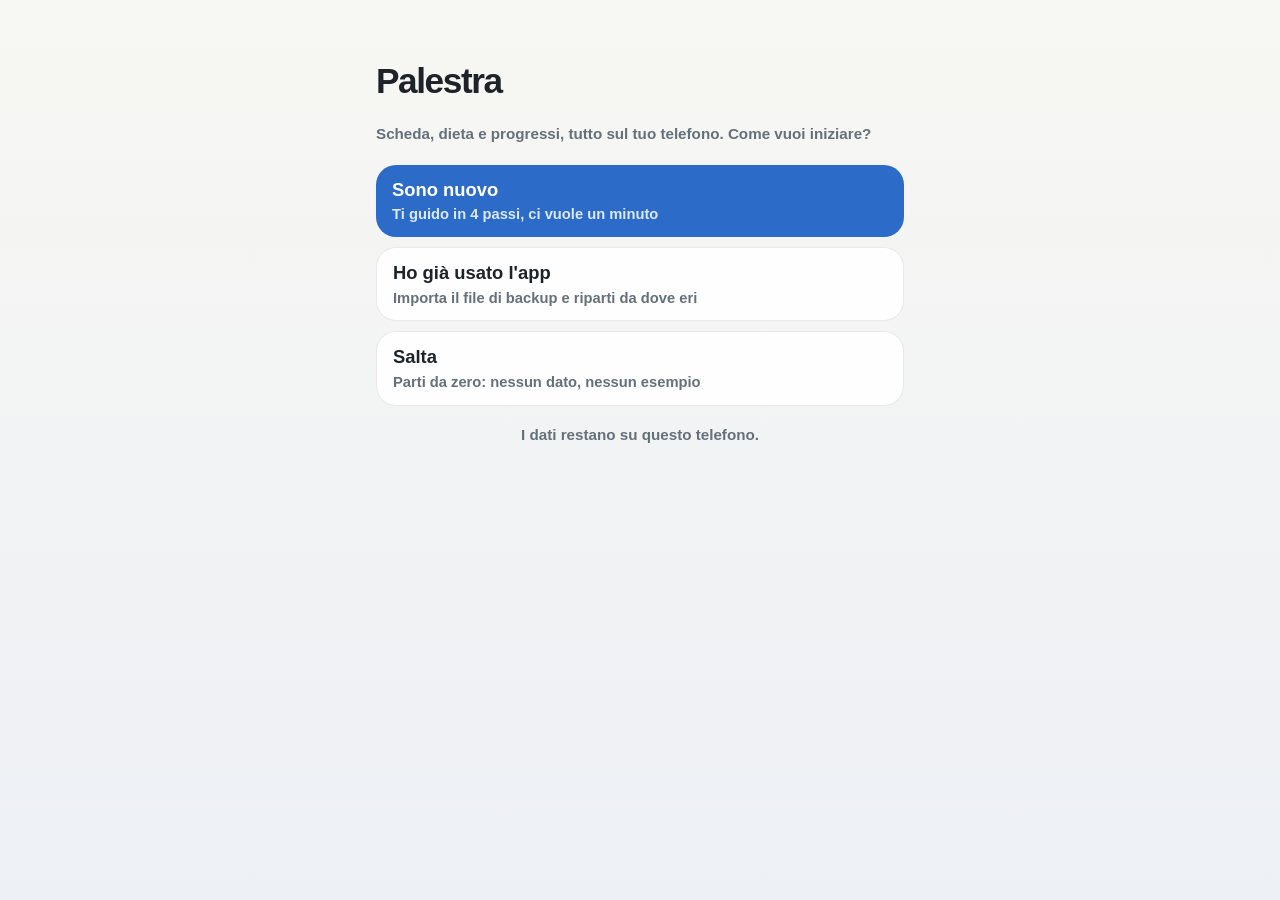
==== commit 42907926: "v2.0 Versione 2.0 (22/10/2026)  Grafica e dettagli  Home più viva: la settimana in una riga (fat" ====
--- a/index.html
+++ b/index.html
@@ -4,7 +4,8 @@
 <meta charset="utf-8">
 <meta name="viewport" content="width=device-width, initial-scale=1, viewport-fit=cover">
 <title>Palestra</title>
-<meta name="theme-color" content="#f3f4f1">
+<meta name="theme-color" content="#f3f4f1" media="(prefers-color-scheme: light)">
+<meta name="theme-color" content="#171d20" media="(prefers-color-scheme: dark)">
 <meta name="description" content="Scheda di allenamento, dieta e lista della spesa">
 <link rel="manifest" href="manifest.webmanifest">
 <link rel="icon" href="icons/icon.svg" type="image/svg+xml">
@@ -17,6 +18,7 @@
 </head>
 <body>
 <main id="app"></main>
+<div id="boot" aria-hidden="true"><img src="icons/icon-192.png" alt="" width="96" height="96"><b>Palestra</b></div>
 
 <div id="timer" hidden>
   <span class="t-num">0:00</span>
--- a/style.css
+++ b/style.css
@@ -1,11 +1,11 @@
-/* Palestra 1.5
+/* Palestra 2.0
    Il layout riprende l'anteprima della home (tema Apple-like): data, selettore Allenamento/Riposo,
    scheda riepilogo con punteggio, esercizi con bordo colorato, pasti a righe e barra in basso.
    I colori cambiano con il tema scelto in Storico, Dati (apple, dark, sport). */
 
 :root { --nav-h: 66px; }
 
-body {
+body, .pv {
   /* tema Apple-like (predefinito) */
   --bg-grad: linear-gradient(180deg, #f7f7f3 0%, #edf0f5 100%);
   --bg-end: #edf0f5;
@@ -16,6 +16,8 @@
   --green-soft: #dff5ea;
   --red: #d6544d;
   --red-soft: #fbe2df;
+  --amber: #9a5b00;
+  --amber-soft: #fdebd0;
   --gold: #c99722;
   --blue: #2c6bc7;
   --shadow: 0 12px 32px rgba(20, 30, 38, 0.08);
@@ -46,7 +48,7 @@
   --toast: #1d2328;
   --on-toast: #fff;
 }
-body.theme-dark {
+body.theme-dark, .pv.theme-dark {
   --bg-grad: linear-gradient(180deg, #0d1216 0%, #171d20 100%);
   --bg-end: #171d20;
   --ink: #edf5f1;
@@ -56,6 +58,8 @@
   --green-soft: rgba(31, 157, 96, 0.2);
   --red: #f06d63;
   --red-soft: rgba(240, 109, 99, 0.18);
+  --amber: #f0b050;
+  --amber-soft: rgba(240, 176, 80, 0.18);
   --blue: #7db6ff;
   --shadow: 0 12px 32px rgba(0, 0, 0, 0.35);
   --hero: rgba(255, 255, 255, 0.06);
@@ -83,7 +87,7 @@
   --toast: #edf5f1;
   --on-toast: #10161a;
 }
-body.theme-sport {
+body.theme-sport, .pv.theme-sport {
   --bg-grad: linear-gradient(180deg, #fbeadf 0%, #f2ded5 100%);
   --bg-end: #f2ded5;
   --red: #d9544d;
@@ -306,6 +310,58 @@
 .sess li span { color: var(--muted); margin-left: auto; }
 .sess .note { font-size: .88rem; color: var(--muted); margin: 0 0 10px 12px; font-weight: 600; }
 
+/* ---- Storico a quattro sezioni ---- */
+.seg.four { grid-template-columns: repeat(4, minmax(0, 1fr)); gap: 4px; }
+.seg.four button { font-size: .86rem; padding: 10px 2px; }
+
+/* ---- anteprima stili ---- */
+.style-row { display: grid; grid-template-columns: 136px minmax(0, 1fr); gap: 16px; align-items: center; }
+.style-row.cur { border-color: var(--accent-solid); box-shadow: inset 0 0 0 2px var(--accent-solid); }
+.style-info h2 { font-size: 1.3rem; font-weight: 800; letter-spacing: -0.04em; }
+.style-info .btn { width: 100%; margin-top: 12px; padding: 0 10px; }
+.style-info .btn[disabled] { opacity: .7; cursor: default; }
+.pv { font-size: 9px; line-height: 1.25; aspect-ratio: 9 / 17; display: flex; flex-direction: column; gap: 5px; padding: 9px 8px 0; overflow: hidden; border-radius: 18px; background: var(--bg-grad); border: 1px solid var(--line); color: var(--ink); box-shadow: var(--shadow); }
+.pv-date { font-size: 12px; font-weight: 800; letter-spacing: -0.04em; }
+.pv-seg { display: grid; grid-template-columns: 1fr 1fr; gap: 3px; padding: 3px; border-radius: 8px; background: var(--seg-bg); }
+.pv-seg i { font-style: normal; text-align: center; padding: 4px 0; border-radius: 6px; font-weight: 800; font-size: 7.5px; color: var(--muted); }
+.pv-seg i.on { background: var(--accent); color: var(--on-accent); }
+.pv-card { flex: 1; min-height: 0; display: flex; flex-direction: column; justify-content: space-between; padding: 7px; border-radius: 10px; background: var(--hero); border: 1px solid var(--line); }
+.pv-ico { width: 14px; height: 14px; border-radius: 50%; background: var(--accent); }
+.pv-card b { display: block; font-size: 11px; font-weight: 800; letter-spacing: -0.04em; }
+.pv-card em { display: block; font-style: normal; font-size: 7.5px; font-weight: 600; color: var(--muted); }
+.pv-card u { display: block; position: relative; height: 3px; margin-top: 4px; border-radius: 2px; background: var(--dot); overflow: hidden; text-decoration: none; }
+.pv-card u::after { content: ""; position: absolute; inset: 0 auto 0 0; width: var(--w); background: var(--green); }
+.pv-chips { display: flex; gap: 3px; }
+.pv-chips i { font-style: normal; padding: 3px 5px; border-radius: 999px; background: var(--chip); border: 1px solid var(--line); font-size: 7px; font-weight: 700; }
+.pv-chips i.on { background: var(--green); border-color: transparent; color: #fff; }
+.pv-nav { display: flex; justify-content: space-around; padding: 5px 0 6px; margin: 1px -8px 0; background: var(--nav-bg); border-top: 1px solid var(--nav-line); }
+.pv-nav i { width: 10px; height: 10px; border-radius: 50%; background: var(--dot); }
+.pv-nav i.on { background: var(--dot-on); }
+
+/* ---- record, tabelle, misure, riepilogo ---- */
+.rec-g { font-size: .95rem; font-weight: 800; color: var(--muted); margin: 14px 0 2px; }
+.rec { list-style: none; margin: 0; padding: 0; }
+.rec li { display: grid; grid-template-columns: minmax(0, 1fr) auto auto; align-items: center; gap: 10px; padding: 9px 0; border-top: 1px solid var(--line); }
+.rec .rn { font-weight: 700; }
+.rec b { font-weight: 800; white-space: nowrap; }
+.rec small { color: var(--muted); font-weight: 700; min-width: 42px; text-align: right; }
+.tag { display: inline-block; margin-left: 4px; padding: 2px 8px; border-radius: 999px; background: var(--green-soft); color: var(--green); font-size: .72rem; font-weight: 800; vertical-align: middle; }
+.mt { width: 100%; border-collapse: collapse; font-size: .92rem; font-weight: 600; margin: 6px 0 4px; }
+.mt th, .mt td { text-align: left; padding: 8px 4px; border-top: 1px solid var(--line); vertical-align: baseline; }
+.mt thead th { border-top: 0; color: var(--muted); font-size: .78rem; font-weight: 700; }
+.mt tbody th { font-weight: 800; }
+.mt th small { display: block; color: var(--muted); font-weight: 600; font-size: .75rem; }
+.mt td { font-variant-numeric: tabular-nums; }
+.mform { display: grid; grid-template-columns: repeat(2, minmax(0, 1fr)); gap: 10px; margin-top: 12px; }
+.mfield { display: block; }
+.mfield.wide { grid-column: 1 / -1; }
+.mfield > span { display: block; font-size: .78rem; color: var(--muted); font-weight: 700; margin-bottom: 3px; }
+.dateinput { width: 100%; height: 44px; border: 1px solid var(--field-line); border-radius: 12px; background: var(--field); padding: 0 12px; font-weight: 700; }
+.mlist { list-style: none; margin: 4px 0 0; padding: 0; }
+.mlist li { display: grid; grid-template-columns: auto minmax(0, 1fr) auto; gap: 10px; align-items: center; padding: 4px 0; border-top: 1px solid var(--line); font-size: .9rem; font-weight: 600; }
+.mlist span { color: var(--muted); }
+.summary { white-space: pre-wrap; overflow-wrap: anywhere; font: inherit; font-size: .9rem; font-weight: 600; line-height: 1.5; margin: 8px 0 0; padding: 12px; border-radius: 12px; background: var(--ex); border: 1px solid var(--line); }
+
 /* ---- grafici ---- */
 .vz { margin: 8px 0 4px; }
 .vz-read { display: flex; align-items: baseline; flex-wrap: wrap; gap: 2px 8px; min-height: 28px; font-weight: 600; color: var(--muted); }
@@ -386,3 +442,241 @@
   .plate.done::after { animation: none; }
   #toast, .vz-bar { transition: none; }
 }
+
+
+/* ---- 1.7: pasti saltati e sgarri, corpo libero, note, promemoria, domanda del giorno ---- */
+.mflags { display: flex; gap: 8px; border-top: 1px solid var(--line); padding-top: 8px; }
+.mflag { min-height: 40px; padding: 0 14px; border-radius: 999px; border: 1px solid var(--field-line); background: var(--chip); font-weight: 700; font-size: .9rem; color: var(--muted); }
+.mflag.on.skip { background: var(--red-soft); border-color: var(--red); color: var(--red); }
+.mflag.on.slip { background: var(--amber-soft); border-color: var(--amber); color: var(--amber); }
+.slipin, .exnote { display: block; width: 100%; min-height: 44px; margin-top: 8px; padding: 0 12px; border-radius: 12px; border: 1px solid var(--field-line); background: var(--field); font-size: .95rem; font-weight: 600; }
+.meal-card.skip .items { opacity: .55; }
+.mini-toggle.skip { border-color: var(--red); color: var(--red); background: var(--red-soft); }
+.mini-toggle.slip { background: var(--amber-soft); border-color: var(--amber); color: var(--amber); }
+.field.fixed { justify-content: center; }
+.field.fixed b { font-size: 1.05rem; font-weight: 800; padding-right: 30px; }
+.exnote { margin: 4px 0 2px; }
+.banner { background: var(--hero); border: 1px solid var(--line); border-radius: 18px; padding: 12px 14px 8px; margin: 10px 0; }
+.banner p { font-weight: 700; font-size: .95rem; }
+.banner .btns { margin: 8px 0 0; }
+.trend-note { display: flex; align-items: center; gap: 8px; }
+.trend-key { width: 18px; height: 0; border-top: 2px dashed var(--muted); flex: 0 0 auto; }
+.vz-trend { fill: none; stroke: var(--muted); stroke-width: 2; stroke-dasharray: 5 4; stroke-linecap: round; stroke-linejoin: round; }
+.sheet-wrap { position: fixed; inset: 0; z-index: 50; display: flex; align-items: flex-end; justify-content: center; background: rgba(0, 0, 0, 0.42); }
+.sheet { width: 100%; max-width: 520px; background: var(--bg-end); border-radius: 24px 24px 0 0; padding: 20px 16px calc(18px + env(safe-area-inset-bottom)); box-shadow: 0 -8px 30px rgba(0, 0, 0, 0.25); }
+.sheet h2 { font-size: 1.4rem; font-weight: 800; letter-spacing: -0.04em; }
+.sheet-btns { display: grid; grid-template-columns: 1fr 1fr; gap: 10px; margin: 14px 0 4px; }
+.sheet-btns .btn { display: flex; flex-direction: column; align-items: center; justify-content: center; min-height: 56px; font-size: 1.05rem; }
+.sheet-btns .btn small { font-size: .72rem; font-weight: 700; opacity: .85; }
+.sheet .lnk { display: block; margin: 6px auto 0; }
+.sess li .exn { display: block; flex-basis: 100%; color: var(--muted); font-weight: 600; font-size: .85rem; }
+
+
+/* ---- 1.8: modalità serie, recupero, riepilogo, calendario ---- */
+.btn.wide { width: 100%; }
+body[data-view="focus"] .tabbar, body[data-view="focus"] #timer { display: none; }
+body[data-view="focus"] #app { padding-bottom: calc(20px + env(safe-area-inset-bottom)); }
+.focus { display: flex; flex-direction: column; gap: 12px; min-height: calc(100vh - 36px); min-height: calc(100dvh - 36px - env(safe-area-inset-top) - env(safe-area-inset-bottom)); }
+.fgrow { flex: 1 1 auto; }
+.ftop { display: flex; align-items: center; gap: 10px; min-height: 48px; }
+.ftop .ft { flex: 1 1 auto; min-width: 0; }
+.ftop small { display: block; font-size: .8rem; color: var(--muted); font-weight: 700; }
+.ftop h1 { font-size: 1.45rem; font-weight: 800; letter-spacing: -0.03em; line-height: 1.15; }
+.fcount { font-size: 1.3rem; font-weight: 800; color: var(--muted); white-space: nowrap; }
+.fcount small { display: inline; font-size: .85rem; }
+.fsegs { display: flex; gap: 6px; }
+.fsegs i { flex: 1; height: 8px; border-radius: 4px; background: var(--seg-bg); }
+.fsegs i.d { background: var(--green); }
+.fsegs i.c { background: var(--blue); }
+.fcard { background: var(--hero); border: 1px solid var(--line); border-radius: 22px; padding: 14px; display: flex; flex-direction: column; gap: 12px; }
+.fcard h2 { font-size: 1.5rem; font-weight: 800; letter-spacing: -0.04em; }
+.fcard h2 small { font-size: 1rem; color: var(--muted); font-weight: 700; letter-spacing: 0; }
+.frow { display: flex; justify-content: space-between; align-items: baseline; gap: 8px; }
+.fgoal { font-size: .85rem; color: var(--muted); font-weight: 700; text-align: right; }
+.flab { display: block; font-size: .78rem; font-weight: 800; letter-spacing: .06em; text-transform: uppercase; color: var(--muted); margin-bottom: 4px; }
+.fgrp { display: flex; flex-direction: column; }
+.fstep { display: grid; grid-template-columns: 64px minmax(0, 1fr) 64px; gap: 10px; align-items: center; }
+.fstep button { height: 64px; border-radius: 18px; border: 1px solid var(--field-line); background: var(--field); font-size: 1.9rem; font-weight: 700; color: var(--ink); padding: 0; }
+.fval { position: relative; display: block; height: 64px; border-radius: 18px; background: var(--field); border: 1px solid var(--field-line); }
+.fval input { width: 100%; height: 100%; border: 0; background: transparent; text-align: center; font-size: 2.3rem; font-weight: 800; letter-spacing: -0.04em; padding: 0 44px 0 8px; border-radius: 18px; min-width: 0; }
+.fval span { position: absolute; right: 12px; bottom: 12px; font-size: .9rem; color: var(--muted); font-weight: 700; pointer-events: none; }
+.fbw { display: flex; align-items: center; justify-content: center; gap: 8px; min-height: 64px; border-radius: 18px; background: var(--field); border: 1px solid var(--field-line); font-weight: 700; color: var(--muted); }
+.fbw b { font-size: 1.5rem; color: var(--ink); }
+.finfo { display: flex; flex-direction: column; gap: 6px; }
+.finfo p { background: var(--hero); border: 1px solid var(--line); border-radius: 14px; padding: 10px 12px; font-size: .9rem; font-weight: 700; }
+.finfo .exnote { margin-top: 0; }
+.fdone { min-height: 68px; border: 0; border-radius: 22px; background: #17814e; color: #fff; font-size: 1.4rem; font-weight: 800; letter-spacing: -0.02em; display: flex; align-items: center; justify-content: center; gap: 10px; }
+.fck { width: 28px; height: 28px; fill: none; stroke: #fff; stroke-width: 3; stroke-linecap: round; stroke-linejoin: round; }
+.flinks { display: flex; justify-content: space-between; }
+.ringwrap { display: flex; justify-content: center; padding: 8px 0 0; }
+.ring { position: relative; width: min(240px, 62vw); aspect-ratio: 1; }
+.ring svg { width: 100%; height: 100%; display: block; }
+.rg-bg { fill: none; stroke: var(--seg-bg); stroke-width: 14; }
+.rg-fg { fill: none; stroke: var(--blue); stroke-width: 14; stroke-linecap: round; }
+.rg-in { position: absolute; inset: 0; display: flex; flex-direction: column; align-items: center; justify-content: center; text-align: center; padding: 0 14%; }
+.rg-in b { font-size: 3.6rem; font-weight: 800; letter-spacing: -0.05em; line-height: 1; font-variant-numeric: tabular-nums; }
+.rg-in span { font-size: .85rem; font-weight: 700; color: var(--muted); margin-top: 6px; }
+.frest-btns { display: flex; justify-content: center; gap: 10px; flex-wrap: wrap; }
+.fbig { font-size: 1.7rem; font-weight: 800; letter-spacing: -0.03em; }
+.fbig.up { color: var(--green); }
+.fbig small { font-size: .9rem; color: var(--muted); font-weight: 700; letter-spacing: 0; }
+.sect { font-size: 1.1rem; font-weight: 800; letter-spacing: -0.03em; margin: 6px 2px 8px; }
+.calhead { display: flex; align-items: center; justify-content: space-between; gap: 8px; margin-bottom: 8px; }
+.calhead h2 { font-size: 1.2rem; font-weight: 800; letter-spacing: -0.03em; text-transform: capitalize; }
+.calnav { width: 44px; height: 44px; border-radius: 50%; border: 0; background: var(--chip); padding: 0; display: grid; place-items: center; }
+.calnav svg { width: 20px; height: 20px; fill: none; stroke: var(--ink); stroke-width: 2.4; stroke-linecap: round; stroke-linejoin: round; }
+.calnav[disabled] { opacity: .35; }
+.calwd, .calgrid { display: grid; grid-template-columns: repeat(7, minmax(0, 1fr)); gap: 5px; }
+.calwd { text-align: center; font-size: .75rem; font-weight: 700; color: var(--muted); margin-bottom: 5px; }
+.cc { height: 46px; border-radius: 14px; border: 2px solid transparent; background: var(--field); display: flex; flex-direction: column; align-items: center; justify-content: center; gap: 3px; font-size: .95rem; font-weight: 800; color: var(--ink); padding: 0; min-width: 0; }
+.cc.empty { background: transparent; }
+.cc.off { background: transparent; color: var(--muted); }
+.cc.tr { background: var(--blue-solid); border-color: transparent; color: #fff; }
+.cc.pl { background: transparent; border: 2px dashed var(--blue-solid); color: var(--blue); }
+.cc.today { box-shadow: 0 0 0 2px var(--ink); }
+.cc.sel { outline: 3px solid var(--blue); outline-offset: 1px; }
+.dt { display: block; width: 6px; height: 6px; border-radius: 3px; background: transparent; }
+.dt.ok { background: #1f9d60; }
+.dt.slip { background: #b8730a; }
+.dt.skip { background: #d6544d; }
+.dt.part { background: #9aa6b0; }
+.cc.tr .dt.ok { background: #8fe3b8; }
+.callegend { display: grid; grid-template-columns: 1fr 1fr; gap: 6px 10px; font-size: .78rem; font-weight: 700; color: var(--muted); margin-top: 10px; }
+.callegend span { display: flex; align-items: center; gap: 6px; }
+.lg { display: inline-block; width: 14px; height: 14px; border-radius: 5px; border: 2px solid var(--blue-solid); box-sizing: border-box; }
+.lg.tr { background: var(--blue-solid); }
+.lg.pl { border-style: dashed; }
+.calday p { font-weight: 700; margin-top: 4px; }
+.calday .cd-main { font-size: 1.05rem; font-weight: 800; }
+.calday .cd-slip { color: var(--amber); }
+.calday .cd-skip { color: var(--red); }
+:root { --blue-solid: #2c6bc7; }
+
+/* ===== 1.9 ===== */
+body[data-view="welcome"] .tabbar, body[data-view="welcome"] #timer { display: none; }
+body[data-view="welcome"] #app { padding-bottom: calc(24px + env(safe-area-inset-bottom)); }
+.welcome { display: flex; flex-direction: column; gap: 14px; min-height: calc(100vh - 60px); padding-top: 12px; }
+.welcome h1 { font-size: 2.2rem; letter-spacing: -0.04em; margin: 28px 0 0; }
+.welcome h2 { font-size: 1.6rem; letter-spacing: -0.03em; margin: 4px 0 0; }
+.wopts { display: flex; flex-direction: column; gap: 10px; margin-top: 6px; }
+.wopt { min-height: 72px; border-radius: 20px; border: 1px solid var(--line); background: var(--hero); color: var(--ink); text-align: left; padding: 12px 16px; display: flex; flex-direction: column; gap: 2px; font: inherit; }
+.wopt b { font-size: 1.15rem; } .wopt span { font-size: .92rem; color: var(--muted); font-weight: 600; }
+.wopt.main { background: var(--blue-solid, #2c6bc7); color: #fff; border: 0; } .wopt.main span { color: #dce8fb; }
+.wnote { text-align: center; } .wgrow { flex: 1; }
+.wdots { display: flex; gap: 6px; } .wdots i { flex: 1; height: 5px; border-radius: 3px; background: var(--line); } .wdots i.on { background: var(--blue-solid, #2c6bc7); }
+.wform { gap: 12px; } .wlab { display: flex; flex-direction: column; gap: 4px; font-size: .85rem; font-weight: 700; color: var(--muted); }
+.wlab input, .wlab select { font: inherit; font-size: 1.1rem; font-weight: 700; min-height: 50px; border-radius: 14px; border: 1px solid var(--line); padding: 0 12px; background: transparent; color: var(--ink); }
+.wdays { display: grid; grid-template-columns: repeat(7, 1fr); gap: 6px; }
+.wdays button { min-height: 46px; border-radius: 12px; border: 1px solid var(--line); background: transparent; color: var(--ink); font-weight: 800; font: inherit; }
+.wdays button.on { background: var(--blue-solid, #2c6bc7); color: #fff; border-color: transparent; }
+.wdemo { align-items: center; text-align: center; } .wbig { font-size: 2.6rem; font-weight: 800; line-height: 1.1; } .wbig small { font-size: 1rem; }
+.wfile { text-align: center; display: flex; align-items: center; justify-content: center; }
+.demo { background: #f6f1e7; color: #5a4a1d; border-radius: 16px; padding: 10px 14px; font-size: .9rem; font-weight: 700; display: flex; justify-content: space-between; align-items: center; gap: 8px; margin-bottom: 10px; }
+.demo button { border: 0; background: #5a4a1d; color: #fff; border-radius: 10px; min-height: 40px; padding: 0 12px; font-weight: 800; font: inherit; font-size: .9rem; }
+#toast.act { pointer-events: auto; display: flex; align-items: center; gap: 12px; }
+#toast .tact { border: 0; background: transparent; color: #8ec1ff; font: inherit; font-weight: 800; min-height: 36px; padding: 0 4px; }
+#upd { position: fixed; left: 12px; right: 12px; top: calc(10px + env(safe-area-inset-top)); z-index: 9; background: #17814e; color: #fff; border-radius: 16px; padding: 8px 8px 8px 14px; display: flex; align-items: center; gap: 8px; font-weight: 700; box-shadow: var(--shadow); }
+#upd span { flex: 1; } #upd button { border: 0; border-radius: 10px; min-height: 40px; padding: 0 12px; font: inherit; font-weight: 800; background: #fff; color: #17814e; } #upd .x { background: transparent; color: #fff; font-size: 1.3rem; }
+.edrow { display: grid; grid-template-columns: 1fr 1fr; gap: 8px; align-items: end; padding: 10px 0; border-top: 1px solid var(--line); }
+.edrow .edn { grid-column: 1 / -1; font-weight: 800; }
+.edrow label { display: flex; flex-direction: column; gap: 2px; font-size: .8rem; font-weight: 700; color: var(--muted); }
+.edrow input { font: inherit; font-size: 1.05rem; font-weight: 700; min-height: 46px; border-radius: 12px; border: 1px solid var(--line); padding: 0 10px; background: transparent; color: var(--ink); width: 100%; }
+.edrow .mini-toggle, .edrow .lnk { min-height: 44px; }
+.calmeals { display: grid; grid-template-columns: 1fr 1fr; gap: 8px; margin-top: 10px; }
+.cm { min-height: 54px; border-radius: 14px; border: 1px solid var(--line); background: transparent; color: var(--ink); text-align: left; padding: 6px 12px; font: inherit; display: flex; flex-direction: column; }
+.cm span { font-weight: 800; font-size: .92rem; } .cm small { color: var(--muted); font-weight: 700; }
+.cm.done { background: var(--green-soft); } .cm.skip { background: var(--red-soft); } .cm.slip { background: var(--amber-soft); }
+.sub.warn { color: var(--amber); font-weight: 800; }
+:focus-visible { outline: 3px solid var(--blue); outline-offset: 2px; }
+@media (prefers-contrast: more) { body, .pv { --muted: #3b454d; --line: rgba(23, 29, 33, 0.35); } body.theme-dark { --muted: #d5dde3; --line: rgba(255, 255, 255, 0.4); } }
+
+/* ===== 2.0 ===== */
+/* avvio: logo finché l'app non è pronta */
+#boot { position: fixed; inset: 0; z-index: 20; background: #edf0f5; color: #1d2328; display: flex; flex-direction: column; align-items: center; justify-content: center; gap: 14px; transition: opacity .3s; }
+#boot img { border-radius: 22px; } #boot b { font-size: 1.4rem; letter-spacing: -.03em; }
+#boot.gone { opacity: 0; pointer-events: none; }
+@media (prefers-color-scheme: dark) { #boot { background: #171d20; color: #eef2f5; } }
+
+/* tipografia */
+body { font-variant-numeric: tabular-nums; }
+.top h1, h1.date { font-size: clamp(2rem, 6.4vw, 2.6rem); letter-spacing: -0.05em; }
+.card { margin-bottom: 16px; }
+
+/* home: settimana */
+.weekcard { background: var(--hero); border: 1px solid var(--line); border-radius: 20px; padding: 10px 12px 8px; margin: 10px 0; }
+.wkrow { display: grid; grid-template-columns: repeat(7, 1fr); gap: 4px; }
+.wk { border: 0; background: transparent; color: var(--ink); display: flex; flex-direction: column; align-items: center; gap: 4px; min-height: 52px; padding: 4px 0; font: inherit; border-radius: 12px; }
+.wk .wl { font-size: .72rem; font-weight: 800; color: var(--muted); }
+.wk .wkd { width: 28px; height: 28px; border-radius: 50%; display: grid; place-items: center; border: 2px solid var(--line); }
+.wk .wkd svg { width: 16px; height: 16px; fill: none; stroke: #fff; stroke-width: 3; stroke-linecap: round; stroke-linejoin: round; }
+.wk.done .wkd { background: var(--blue); border-color: var(--blue); }
+.wk.plan .wkd { border: 2px dashed var(--blue); }
+.wk.miss .wkd { border-color: var(--red); opacity: .55; }
+.wk.rest .wkd { background: var(--line); border-color: transparent; opacity: .6; }
+.wk.today .wl { color: var(--ink); } .wk.today { background: rgba(44, 107, 199, .12); }
+.wkstats { display: flex; justify-content: space-between; gap: 6px; font-size: .84rem; color: var(--muted); font-weight: 700; padding: 4px 4px 2px; }
+.wkstats b { color: var(--ink); font-size: 1rem; }
+@media (max-height: 880px) { .weekcard { padding: 6px 12px 4px; margin: 6px 0; } .wk { min-height: 46px; padding: 2px 0; } .wkstats { padding-top: 2px; } }
+@media (max-height: 799px) { .weekcard { display: none; } }
+
+/* stato vuoto */
+.emptycard { background: var(--hero); border: 1px solid var(--line); border-radius: 22px; padding: 18px 16px; margin: 10px 0; display: flex; flex-direction: column; align-items: center; text-align: center; gap: 8px; }
+.emptycard h2 { font-size: 1.4rem; letter-spacing: -.03em; } .emptycard p { color: var(--muted); font-weight: 600; font-size: .95rem; }
+.eart { width: 120px; height: 96px; } .eart .e1 { fill: var(--line); stroke: var(--muted); stroke-width: 2; } .eart .e2 { fill: var(--blue); } .eart .e3, .eart .e4 { fill: none; stroke: var(--muted); stroke-width: 3; stroke-linecap: round; } .eart .e4 { stroke: var(--blue); }
+
+/* grafici */
+.vz-band { fill: var(--blue); opacity: .1; } .vz-bandlab { fill: var(--muted); font-size: 10px; font-weight: 800; }
+.vz-recring { fill: none; stroke: var(--gold); stroke-width: 2.5; } .vz-reclab { fill: var(--gold); font-size: 11px; font-weight: 800; }
+
+/* animazioni (si fermano con "Riduci movimento") */
+@keyframes pop { 0% { transform: scale(.85); opacity: 0; } 60% { transform: scale(1.05); } 100% { transform: scale(1); opacity: 1; } }
+@keyframes rise { from { transform: translateY(8px); opacity: 0; } to { transform: none; opacity: 1; } }
+@keyframes pulse { 0%, 100% { opacity: 1; } 50% { opacity: .55; } }
+.focus .fjust { animation: pop .35s ease-out; }
+.focus .fcard { animation: rise .25s ease-out; }
+.rg-fg { transition: stroke .4s; } .rg-fg.low { stroke: var(--amber, #b8730a); animation: pulse 1s infinite; } .rg-fg.end { stroke: #1f9d60; }
+.fdone:active { transform: scale(.97); } .fdone { transition: transform .1s; }
+@media (prefers-reduced-motion: reduce) { .focus .fjust, .focus .fcard, .rg-fg.low { animation: none; } }
+
+/* avviso */
+#toast { bottom: calc(var(--nav-h) + 14px + env(safe-area-inset-bottom)); max-width: min(86vw, 340px); padding: 8px 14px; font-size: .9rem; transform: translate(-50%, 8px); transition: opacity .2s, transform .2s; }
+#toast.show { transform: translate(-50%, 0); }
+body[data-view="focus"] #toast, body[data-view="welcome"] #toast { bottom: calc(14px + env(safe-area-inset-bottom)); }
+
+/* Scheda a card */
+.erow { border: 1px solid var(--line); border-radius: 16px; padding: 0 12px 12px; margin: 10px 0; display: block; }
+.erow > summary { list-style: none; display: flex; align-items: center; gap: 8px; min-height: 62px; cursor: pointer; padding: 8px 0; }
+.erow > summary::-webkit-details-marker { display: none; }
+.erow > summary::after { content: ''; width: 9px; height: 9px; border-right: 2.5px solid var(--muted); border-bottom: 2.5px solid var(--muted); transform: rotate(45deg); margin: 0 6px 4px 4px; transition: transform .2s; flex: none; }
+.erow[open] > summary::after { transform: rotate(-135deg); margin-bottom: -2px; }
+.esum { flex: 1; min-width: 0; display: flex; flex-direction: column; } .esum b { font-size: 1.05rem; overflow: hidden; text-overflow: ellipsis; white-space: nowrap; } .esum small { color: var(--muted); font-weight: 700; }
+.emv { display: flex; gap: 4px; }
+.mv { width: 40px; height: 40px; border-radius: 12px; border: 1px solid var(--line); background: transparent; display: grid; place-items: center; color: var(--ink); }
+.mv:disabled { opacity: .3; } .mv svg { width: 20px; height: 20px; fill: none; stroke: currentColor; stroke-width: 2.4; stroke-linecap: round; stroke-linejoin: round; }
+.erow > *:not(summary) { margin-top: 8px; }
+
+/* Dieta */
+.items li { display: flex; align-items: center; gap: 10px; } .items li .food { flex: 1; min-width: 0; }
+.fi { font-size: 1.35rem; width: 30px; text-align: center; flex: none; }
+.meal-card.done .items { opacity: .55; }
+
+/* tema scuro: colori dei pallini e dei giorni */
+body.theme-dark .dt.ok { background: #4fd18b; } body.theme-dark .dt.slip { background: #f0a43c; } body.theme-dark .dt.skip { background: #ff7b72; } body.theme-dark .dt.part { background: #b7c2cb; }
+body.theme-dark .wk.plan .wkd { border-color: #6aa6ff; } body.theme-dark .wk.today { background: rgba(106, 166, 255, .16); }
+body.theme-sport .wk.done .wkd { background: var(--accent, #e8590c); border-color: var(--accent, #e8590c); }
+
+/* icone: stesso tratto ovunque */
+.ico svg, .big-ico svg, .mv svg, .calnav svg, .back svg { fill: none; stroke-linecap: round; stroke-linejoin: round; }
+
+/* modalità serie in orizzontale: più compatta, peso e ripetizioni affiancati */
+@media (orientation: landscape) and (max-height: 520px) {
+  .tabbar { display: none; }
+  .focus { gap: 8px; }
+  .focus .fcard { display: grid; grid-template-columns: 1fr 1fr; column-gap: 14px; row-gap: 6px; padding: 10px 14px; }
+  .focus .fcard .frow, .focus .fcard > h2, .focus .fcard > .flab, .focus .fcard > .sub { grid-column: 1 / -1; }
+  .focus .fstep button { min-height: 52px; }
+  .focus .fdone { min-height: 52px; }
+  .focus .ring { width: 150px; height: 150px; margin: 0 auto; }
+  .focus .rg-in b { font-size: 2.2rem; }
+  .focus .ringwrap { padding: 0; }
+}
